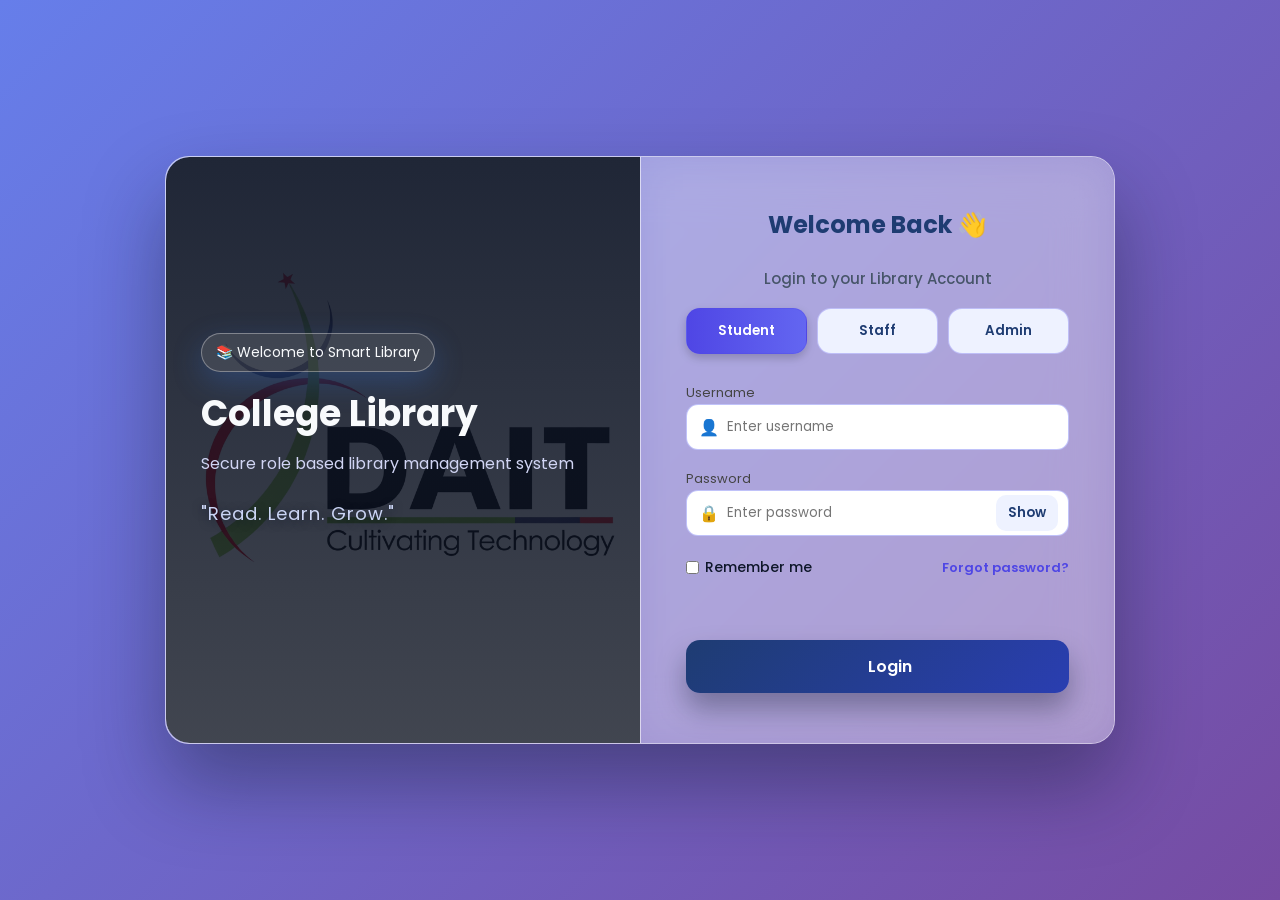
==== lib m/index.html @ d0f68e23 "initial commit" ====
<!DOCTYPE html>
<html lang="en">
<head>
  <meta charset="UTF-8" />
  <meta name="viewport" content="width=device-width, initial-scale=1.0" />
  <title>Library Management System | Login</title>

  <!-- Google Font -->
  <link href="https://fonts.googleapis.com/css2?family=Poppins:wght@300;400;500;600&display=swap" rel="stylesheet">

  <!-- CSS -->
  <link rel="stylesheet" href="styles.css">
</head>
<body>

<div class="container">

  <!-- Left : College Image -->
  <div class="left">
    <div class="left-content">
      <div class="hero-badge">📚 Welcome to Smart Library</div>
      <h1>College Library</h1>
      <p class="hero-subline">Secure role based library management system</p>
      <div class="hero-tagline">"Read. Learn. Grow."</div>
    </div>
  </div>

  <!-- Right : Login -->
  <div class="right login-card">
    <h2>Welcome Back 👋</h2>
    <p class="subheading">Login to your Library Account</p>

    <div class="role-buttons" role="tablist">
      <button class="role-btn active" data-role="student" type="button">Student</button>
      <button class="role-btn" data-role="staff" type="button">Staff</button>
      <button class="role-btn" data-role="admin" type="button">Admin</button>
    </div>

    <input type="hidden" id="role" value="student">

    <div class="input-group">
      <label id="usernameLabel">Username</label>
      <div class="input-with-icon">
        <span class="input-icon" aria-hidden="true">👤</span>
        <input type="text" id="username" placeholder="Enter username">
      </div>
    </div>

    <div class="input-group password-group">
      <label>Password</label>
      <div class="input-with-icon password-wrapper">
        <span class="input-icon" aria-hidden="true">🔒</span>
        <input type="password" id="password" placeholder="Enter password">
        <button type="button" class="toggle-password" aria-label="Toggle password visibility">Show</button>
      </div>
      <p class="caps-warning" id="capsWarning" aria-live="polite"></p>
    </div>

    <div class="login-meta">
      <label class="remember-me">
        <input type="checkbox" id="rememberMe">
        Remember me
      </label>
      <a class="forgot-link" href="#">Forgot password?</a>
    </div>

    <p class="error-message" id="loginError" aria-live="polite"></p>

    <button class="login-btn" type="button" onclick="login()">
      <span class="loader" aria-hidden="true"></span>
      <span class="btn-text">Login</span>
    </button>

   

</div>

 <script>
const BASE_URL = "http://localhost:8080";
const loginError = document.getElementById("loginError");
const passwordInput = document.getElementById("password");
const togglePasswordBtn = document.querySelector(".toggle-password");
const roleButtons = document.querySelectorAll(".role-btn");
const loginButton = document.querySelector(".login-btn");
const rememberMeCheckbox = document.getElementById("rememberMe");
const usernameInput = document.getElementById("username");
const capsWarning = document.getElementById("capsWarning");

function setRole(role){
  const roleInput = document.getElementById("role");
  if (roleInput) roleInput.value = role;

  roleButtons.forEach(btn => {
    btn.classList.toggle("active", btn.dataset.role === role);
  });

  const usernameLabel = document.getElementById("usernameLabel");
  const usernameInput = document.getElementById("username");

  if (!usernameLabel || !usernameInput) return;

  if (role === "student") {
    usernameLabel.textContent = "Roll Number";
    usernameInput.placeholder = "Enter roll number";
    return;
  }

  usernameLabel.textContent = role === "staff" ? "Staff Username" : "Username";
  usernameInput.placeholder = role === "staff" ? "Enter staff username" : "Enter username";
}

function showError(message){
  if (!loginError) return;
  loginError.textContent = message;
  loginError.classList.add("visible");
}

function clearError(){
  if (!loginError) return;
  loginError.textContent = "";
  loginError.classList.remove("visible");
}

function setLoading(active){
  if (!loginButton) return;
  loginButton.disabled = active;
  loginButton.classList.toggle("loading", active);
  const btnText = loginButton.querySelector(".btn-text");
  if (btnText) btnText.textContent = active ? "Logging in..." : "Login";
}

function getAuthHeader(username, password) {
  return "Basic " + btoa(`${username}:${password}`);
}

function updateCapsWarning(active){
  if (!capsWarning) return;
  capsWarning.textContent = active ? "Caps Lock is ON" : "";
  capsWarning.classList.toggle("visible", active);
}

async function validateBasicAuth(role, username, password) {
  const endpointByRole = {
    admin: `${BASE_URL}/api/books/all`,
    staff: `${BASE_URL}/api/staff/all`,
    student: `${BASE_URL}/api/students/getall`
  };
  const endpoint = endpointByRole[role];
  if (!endpoint) return false;

  const res = await fetch(endpoint, {
    method: "GET",
    headers: {
      "Authorization": getAuthHeader(username, password)
    }
  });
  return res.ok;
}

async function loginStudentWithApi(rollNumber, password) {
  const candidateUrls = [
    `${BASE_URL}/api/students/student/login`,
    `${BASE_URL}/student/login`
  ];

  let lastError = null;
  for (const url of candidateUrls) {
    try {
      const res = await fetch(url, {
        method: "POST",
        headers: { "Content-Type": "application/json" },
        body: JSON.stringify({
          rollNumber,
          password
        })
      });

      if (res.ok) {
        const text = (await res.text()).trim();
        return {
          ok: true,
          message: text
        };
      }

      if (res.status === 401 || res.status === 403) {
        return {
          ok: false,
          message: "Invalid student roll number or password"
        };
      }

      lastError = new Error(`Student login failed with status ${res.status}`);
    } catch (err) {
      lastError = err;
    }
  }

  throw lastError || new Error("Student login API unavailable");
}

async function fetchStudentProfile(rollNumber) {
  const res = await fetch(`${BASE_URL}/api/students/getall`);
  if (!res.ok) throw new Error("Failed to load student details");

  const students = await res.json();
  if (!Array.isArray(students)) return null;

  return students.find(student =>
    String(student.rollNumber ?? student.studrollNumber ?? "").trim().toLowerCase() === rollNumber.toLowerCase()
  ) || null;
}

async function login(){
  clearError();
  setLoading(true);

  const role = document.getElementById("role").value;
  const user = usernameInput?.value.trim() ?? "";
  const pass = passwordInput?.value ?? "";
  const rememberMe = rememberMeCheckbox?.checked;

  if (!role || !user || !pass) {
    showError("Select role and enter username/password");
    setLoading(false);
    return;
  }

  try {
    sessionStorage.removeItem("lmsStudent");

    if (role === "student") {
      const loginResult = await loginStudentWithApi(user, pass);
      if (!loginResult.ok) {
        showError(loginResult.message || "Invalid student roll number or password");
        setLoading(false);
        return;
      }
      const student = await fetchStudentProfile(user) || { rollNumber: user };
      sessionStorage.setItem("lmsStudent", JSON.stringify(student));
    } else {
      const ok = await validateBasicAuth(role, user, pass);
      if (!ok) {
        showError("Invalid credentials");
        setLoading(false);
        return;
      }
    }

    localStorage.setItem("rememberedRole", role);
    if (rememberMe && user) {
      localStorage.setItem("rememberedUser", user);
    } else {
      localStorage.removeItem("rememberedUser");
    }

    sessionStorage.setItem("lmsAuthHeader", getAuthHeader(user, pass));
    sessionStorage.setItem("lmsRole", role);
    sessionStorage.setItem("lmsUsername", user);
  } catch (err) {
    showError("Login failed. Check backend connection.");
    setLoading(false);
    return;
  }

  setLoading(false);
  clearError();

  if(role === "admin"){
    window.location.href = "admin.html";
  }
  else if(role === "staff"){
    window.location.href = "staff.html";
  }
  else if(role === "student"){
    window.location.href = "student.html";
  }
  else{
    showError("Invalid credentials");
  }
}

const savedRole = localStorage.getItem("rememberedRole") || "student";
const savedUser = localStorage.getItem("rememberedUser");

if (savedUser && usernameInput) {
  usernameInput.value = savedUser;
}

if (rememberMeCheckbox) {
  rememberMeCheckbox.checked = Boolean(savedUser);
}

roleButtons.forEach(btn => {
  btn.addEventListener("click", () => setRole(btn.dataset.role));
});

const enterFields = [usernameInput, passwordInput];
enterFields.forEach(field => {
  if (!field) return;
  field.addEventListener("keydown", event => {
    if (event.key === "Enter") {
      event.preventDefault();
      login();
    }
  });
});

const handleCaps = event => {
  if (!event.getModifierState) return;
  const isCaps = event.getModifierState("CapsLock");
  updateCapsWarning(isCaps);
};

if (passwordInput) {
  ["keydown","keyup"].forEach(evt => passwordInput.addEventListener(evt, handleCaps));
  passwordInput.addEventListener("blur", () => updateCapsWarning(false));
}

if (togglePasswordBtn && passwordInput) {
  togglePasswordBtn.addEventListener("click", () => {
    const showing = passwordInput.type === "text";
    passwordInput.type = showing ? "password" : "text";
    togglePasswordBtn.textContent = showing ? "Show" : "Hide";
  });
}
</script>
</body>
</html>
---- lib m/styles.css ----
*{
  margin:0;
  padding:0;
  box-sizing:border-box;
  font-family:'Poppins',sans-serif;
}

body{
  min-height:100vh;
  padding:30px;
  display:flex;
  justify-content:center;
  align-items:center;
  background:linear-gradient(135deg, #667eea, #764ba2);
  color:#0f172a;
}

/* Glass container */
.container{
  width:950px;
  max-width:100%;
  min-height:520px;
  display:flex;
  border-radius:24px;
  overflow:hidden;
  background:rgba(255,255,255,0.13);
  border:1px solid rgba(255,255,255,0.6);
  backdrop-filter:blur(30px);
  box-shadow:0 40px 80px rgba(15,23,42,0.4);
}

/* Left */
.left{
  width:50%;
  background:url('dait_college.png') center/cover no-repeat;
  background-size:cover;
  position:relative;
  display:flex;
  align-items:center;
  justify-content:flex-start;
  padding:0 35px 40px;
  border-radius:24px 0 0 24px;
  overflow:hidden;
}

.left::before{
  content:'';
  position:absolute;
  inset:0;
  background:rgba(0,0,0,0.5);
  border-radius:24px 0 0 24px;
  z-index:0;
}

.left::after{
  content:'';
  position:absolute;
  inset:0;
  background:linear-gradient(180deg, rgba(15,23,42,0.85), rgba(15,23,42,0.55));
  z-index:1;
}

.left-content{
  position:relative;
  padding:0;
  color:#f8fafc;
  z-index:2;
  display:flex;
  flex-direction:column;
  align-items:flex-start;
  gap:10px;
  width:100%;
  text-align:left;
}

.left-content h1{
  font-size:36px;
  margin-top:12px;
  line-height:1.1;
}

.left-content p{
  margin-top:8px;
  font-size:16px;
  color:#d1d5f4;
}

.hero-badge{
  display:inline-flex;
  align-items:center;
  gap:6px;
  font-size:14px;
  padding:8px 14px;
  border-radius:999px;
  background:rgba(248,250,252,0.1);
  border:1px solid rgba(248,250,252,0.35);
  box-shadow:0 10px 30px rgba(59,130,246,0.25);
  animation:glowBadge 3s ease-in-out infinite;
}

.hero-tagline{
  margin-top:12px;
  font-size:18px;
  letter-spacing:1px;
  color:#cbd5f5;
  text-shadow:0 2px 10px rgba(15,23,42,0.6);
}

.hero-subline{
  font-size:15px;
  color:#e2e8f0;
  margin:2px 0;
}

/* Right (Glass) */
.right{
  width:50%;
  padding:50px 45px;
  display:flex;
  flex-direction:column;
  justify-content:center;
  background:rgba(255,255,255,0.25);
  backdrop-filter:blur(22px);
  border-left:1px solid rgba(255,255,255,0.6);
  position:relative;
}

.login-card{
  animation: slideUp 0.6s ease-out 0.1s forwards;
}


.right > *{
  position:relative;
  z-index:1;
}

.right h2{
  text-align:center;
  margin-bottom:25px;
  color:#1e3c72;
}

.subheading{
  text-align:center;
  margin:0 0 18px;
  color:#475569;
  font-size:15px;
  font-weight:500;
}

/* Role buttons (solid) */
.role-buttons{
  display:flex;
  gap:10px;
  margin-bottom:25px;
}

.role-btn{
  flex:1;
  padding:12px 0;
  border-radius:14px;
  background:#eef2ff;
  border:1px solid rgba(79,70,229,0.3);
  color:#1e3c72;
  font-weight:600;
  cursor:pointer;
  transition:all 0.3s ease;
}

.role-btn.active{
  background:linear-gradient(90deg, #4f46e5, #6366f1);
  color:#fff;
  box-shadow:0 4px 10px rgba(0,0,0,0.2);
}

.role-btn:hover{
  transform:scale(1.05);
  background:linear-gradient(135deg, #e0e7ff, #f8fbff);
}

/* Inputs */
.input-group{
  margin-bottom:15px;
}

.input-group label{
  font-size:13px;
  color:#444;
}

.input-group input{
  width:100%;
  padding:12px;
  border-radius:12px;
  background:#fff;
  border:1px solid rgba(99,102,241,0.4);
  outline:none;
  transition:border-color 0.3s ease, box-shadow 0.3s ease;
}

.input-with-icon{
  position:relative;
  border-radius:12px;
  background:#fff;
  border:1px solid rgba(99,102,241,0.4);
  display:flex;
  align-items:center;
  gap:10px;
  padding-right:10px;
}

.input-with-icon input{
  border:none;
  background:transparent;
  width:100%;
  padding:12px 12px 12px 40px;
  border-radius:12px;
  transition:none;
  flex:1;
}

.input-with-icon input:focus{
  outline:none;
  box-shadow:none;
}

.input-icon{
  position:absolute;
  left:12px;
  font-size:16px;
  color:#94a3b8;
}

.input-group input:focus{
  border-color:#4f46e5;
  box-shadow:0 0 12px rgba(79,70,229,0.45);
}

.password-group .password-wrapper{
  display:flex;
  align-items:center;
  gap:10px;
  position:relative;
}

.password-wrapper input{
  flex:1;
}

.toggle-password{
  padding:8px 12px;
  border:none;
  border-radius:10px;
  background:#eef2ff;
  color:#1e3c72;
  font-weight:600;
  cursor:pointer;
  transition:background 0.3s ease;
}

.toggle-password:hover{
  background:#dbeafe;
}

.error-message{
  min-height:32px;
  margin:0 0 12px;
  font-size:14px;
  color:#b91c1c;
  padding:10px 12px;
  border-radius:10px;
  background:rgba(248,113,113,0.12);
  border:1px solid rgba(248,113,113,0.4);
  opacity:0;
  transform:translateY(4px);
  transition:opacity 0.3s ease, transform 0.3s ease;
}

.error-message.visible{
  opacity:1;
  transform:translateY(0);
}

.caps-warning{
  margin:6px 0 0;
  font-size:12px;
  color:#f97316;
  opacity:0;
  transition:opacity 0.2s ease;
}

.caps-warning.visible{
  opacity:1;
}

.login-meta{
  display:flex;
  justify-content:space-between;
  align-items:center;
  margin-bottom:18px;
  font-size:14px;
}

.remember-me{
  display:flex;
  align-items:center;
  gap:6px;
  color:#0f172a;
  font-weight:500;
  cursor:pointer;
}

.remember-me input{
  accent-color:#1e3c72;
}

.forgot-link{
  color:#4f46e5;
  font-size:13px;
  text-decoration:none;
  font-weight:600;
}

.forgot-link:hover{
  text-decoration:underline;
}

.login-meta a{
  transition:opacity 0.2s ease;
}

.login-meta a:hover{
  opacity:0.8;
}

/* Login button */
.login-btn{
  width:100%;
  padding:14px;
  border:none;
  border-radius:14px;
  background:linear-gradient(135deg, #1e3c72, #2a3eb1);
  color:#fff;
  font-size:16px;
  font-weight:600;
  cursor:pointer;
  box-shadow:0 16px 28px rgba(15,23,42,0.35);
  transition:transform 0.3s ease, box-shadow 0.3s ease;
  display:flex;
  align-items:center;
  justify-content:center;
}

.login-btn .loader{
  width:16px;
  height:16px;
  border:2px solid rgba(255,255,255,0.4);
  border-top-color:#fff;
  border-radius:50%;
  margin-right:8px;
  opacity:0;
  transform:rotate(0deg);
  transition:opacity 0.3s ease;
}

.login-btn .btn-text{
  white-space:nowrap;
}

.login-btn.loading{
  pointer-events:none;
}

.login-btn.loading .loader{
  opacity:1;
  animation:spin 0.8s linear infinite;
}

.login-btn:hover{
  transform:translateY(-2px);
  box-shadow:0 26px 36px rgba(15,23,42,0.45);
}

@keyframes spin{
  to{
    transform:rotate(360deg);
  }
}

@keyframes slideUp{
  from{
    opacity:0;
    transform:translateY(30px);
  }
  to{
    opacity:1;
    transform:translateY(0);
  }
}

@media (max-width: 768px) {
  body {
    padding: 18px;
    min-height: 100vh;
  }

  .left {
    display:none;
  }

  .container {
    flex-direction:column;
    align-items:center;
  }

  .right {
    width:90%;
    max-width:420px;
    margin:0 auto;
    padding:30px 32px;
    border-left:none;
    border-top:none;
  }

  .login-card{
    width:100%;
  }
}

/* Note */
.note{
  text-align:center;
  margin-top:15px;
  font-size:13px;
  color:#666;
}

/* Tablet */
@media (max-width: 1024px) {
  body {
    padding: 20px;
    min-height: 100vh;
    align-items: stretch;
  }

  .container {
    width: 100%;
    max-width: 900px;
    min-height: 560px;
    flex-direction:column;
  }

  .left, .right {
    width:100%;
  }

  .right {
    padding:30px;
    border-left:none;
    border-top:1px solid rgba(255,255,255,0.4);
  }
}

/* Mobile */
@media (max-width: 720px) {
  body {
    padding: 12px;
    display: block;
  }

  .container {
    display: block;
    width: 100%;
    min-height: auto;
    border-radius: 18px;
  }

  .left {
    width: 100%;
    min-height: 220px;
    border-bottom:1px solid rgba(255,255,255,0.4);
  }

  .left-content {
    padding:18px 16px;
  }

  .left-content h1 {
    font-size: 22px;
  }

  .right {
    width: 100%;
    padding: 18px 16px 24px;
    border-left: none;
    border-top: 1px solid rgba(255, 255, 255, 0.5);
  }

  .right h2 {
    margin-bottom: 16px;
    font-size: 21px;
  }

  .role-buttons {
    gap: 8px;
    margin-bottom: 14px;
  }

  .role-btn {
    font-size: 13px;
  }

  .input-group {
    margin-bottom: 10px;
  }

  .input-group input {
    padding: 10px;
    font-size: 14px;
  }

  .login-btn {
    padding: 11px;
    font-size: 15px;
  }
}

@keyframes glowBadge{
  0%,100%{
    box-shadow:0 10px 30px rgba(59,130,246,0.25);
  }
  50%{
    box-shadow:0 14px 40px rgba(59,130,246,0.45);
  }
}
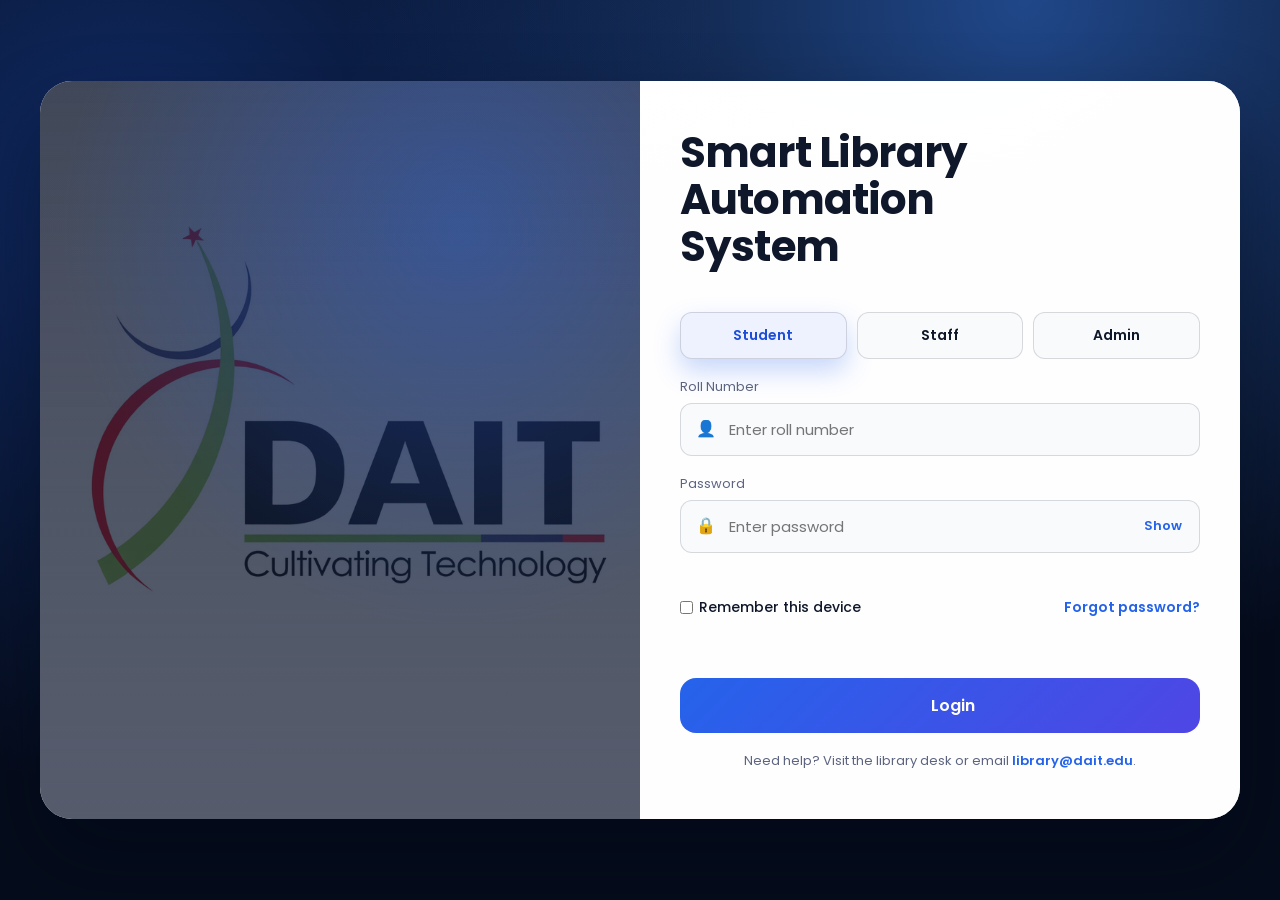
==== commit f6908c1c: "after fixing the issue and update staff dashboard" ====
--- a/lib m/index.html
+++ b/lib m/index.html
@@ -13,80 +13,106 @@
 </head>
 <body>
 
-<div class="container">
-
-  <!-- Left : College Image -->
-  <div class="left">
-    <div class="left-content">
-      <div class="hero-badge">📚 Welcome to Smart Library</div>
-      <h1>College Library</h1>
-      <p class="hero-subline">Secure role based library management system</p>
-      <div class="hero-tagline">"Read. Learn. Grow."</div>
+<div class="login-page">
+  <div class="login-card">
+    <div class="card-grid">
+      <div class="card-hero" aria-label="Library overview">
+      </div>
+      <div class="card-form" aria-label="Login form">
+        <div class="form-header compact minimal">
+          <h1 class="branding-title branding-title-right">Smart Library Automation System</h1>
+        </div>
+
+        <div class="role-buttons" role="tablist">
+          <button class="role-btn active" data-role="student" type="button">Student</button>
+          <button class="role-btn" data-role="staff" type="button">Staff</button>
+          <button class="role-btn" data-role="admin" type="button">Admin</button>
+        </div>
+
+        <input type="hidden" id="role" value="student">
+
+        <div class="input-group">
+          <label id="usernameLabel" for="username">Roll Number</label>
+          <div class="input-box">
+            <span class="icon" aria-hidden="true">&#128100;</span>
+            <input type="text" id="username" placeholder="Enter roll number" autocomplete="username">
+          </div>
+        </div>
+
+        <div class="input-group password-group">
+          <label for="password">Password</label>
+          <div class="input-box">
+            <span class="icon" aria-hidden="true">&#128274;</span>
+            <input type="password" id="password" placeholder="Enter password" autocomplete="current-password">
+            <button class="password-toggle" id="passwordToggle" type="button" aria-label="Show password">Show</button>
+          </div>
+          <p class="caps-warning" id="capsWarning" aria-live="polite"></p>
+        </div>
+
+        <div class="login-meta">
+          <label class="remember-me">
+            <input type="checkbox" id="rememberMe">
+            Remember this device
+          </label>
+          <a class="forgot-link" href="#">Forgot password?</a>
+        </div>
+
+        <p class="error-message" id="loginError" aria-live="polite"></p>
+
+        <button class="login-btn" type="button" onclick="login()">
+          <span class="loader" aria-hidden="true"></span>
+          <span class="btn-text">Login</span>
+        </button>
+
+        <p class="support-note">Need help? Visit the library desk or email <a href="mailto:library@dait.edu">library@dait.edu</a>.</p>
+      </div>
     </div>
   </div>
-
-  <!-- Right : Login -->
-  <div class="right login-card">
-    <h2>Welcome Back 👋</h2>
-    <p class="subheading">Login to your Library Account</p>
-
-    <div class="role-buttons" role="tablist">
-      <button class="role-btn active" data-role="student" type="button">Student</button>
-      <button class="role-btn" data-role="staff" type="button">Staff</button>
-      <button class="role-btn" data-role="admin" type="button">Admin</button>
-    </div>
-
-    <input type="hidden" id="role" value="student">
-
-    <div class="input-group">
-      <label id="usernameLabel">Username</label>
-      <div class="input-with-icon">
-        <span class="input-icon" aria-hidden="true">👤</span>
-        <input type="text" id="username" placeholder="Enter username">
-      </div>
-    </div>
-
-    <div class="input-group password-group">
-      <label>Password</label>
-      <div class="input-with-icon password-wrapper">
-        <span class="input-icon" aria-hidden="true">🔒</span>
-        <input type="password" id="password" placeholder="Enter password">
-        <button type="button" class="toggle-password" aria-label="Toggle password visibility">Show</button>
-      </div>
-      <p class="caps-warning" id="capsWarning" aria-live="polite"></p>
-    </div>
-
-    <div class="login-meta">
-      <label class="remember-me">
-        <input type="checkbox" id="rememberMe">
-        Remember me
-      </label>
-      <a class="forgot-link" href="#">Forgot password?</a>
-    </div>
-
-    <p class="error-message" id="loginError" aria-live="polite"></p>
-
-    <button class="login-btn" type="button" onclick="login()">
-      <span class="loader" aria-hidden="true"></span>
-      <span class="btn-text">Login</span>
-    </button>
-
-   
-
 </div>
 
- <script>
+<script>
 const BASE_URL = "http://localhost:8080";
 const loginError = document.getElementById("loginError");
 const passwordInput = document.getElementById("password");
-const togglePasswordBtn = document.querySelector(".toggle-password");
 const roleButtons = document.querySelectorAll(".role-btn");
 const loginButton = document.querySelector(".login-btn");
 const rememberMeCheckbox = document.getElementById("rememberMe");
 const usernameInput = document.getElementById("username");
 const capsWarning = document.getElementById("capsWarning");
-
-function setRole(role){
+const passwordToggle = document.getElementById("passwordToggle");
+let passwordHideTimer = null;
+
+function hidePassword() {
+  if (!passwordInput || !passwordToggle) return;
+  passwordInput.type = "password";
+  passwordToggle.textContent = "Show";
+  passwordToggle.setAttribute("aria-label", "Show password");
+  if (passwordHideTimer) {
+    clearTimeout(passwordHideTimer);
+    passwordHideTimer = null;
+  }
+}
+
+function showPasswordTemporarily() {
+  if (!passwordInput || !passwordToggle) return;
+  passwordInput.type = "text";
+  passwordToggle.textContent = "Hide";
+  passwordToggle.setAttribute("aria-label", "Hide password");
+  if (passwordHideTimer) clearTimeout(passwordHideTimer);
+  passwordHideTimer = setTimeout(() => {
+    hidePassword();
+  }, 2000);
+}
+
+function clearLoginFields() {
+  if (usernameInput) usernameInput.value = "";
+  if (passwordInput) passwordInput.value = "";
+  clearError();
+  updateCapsWarning(false);
+  hidePassword();
+}
+
+function setRole(role, clearTypedValues = false){
   const roleInput = document.getElementById("role");
   if (roleInput) roleInput.value = role;
 
@@ -102,11 +128,14 @@
   if (role === "student") {
     usernameLabel.textContent = "Roll Number";
     usernameInput.placeholder = "Enter roll number";
-    return;
-  }
-
-  usernameLabel.textContent = role === "staff" ? "Staff Username" : "Username";
-  usernameInput.placeholder = role === "staff" ? "Enter staff username" : "Enter username";
+  } else {
+    usernameLabel.textContent = role === "staff" ? "Staff Code or Email" : "Username";
+    usernameInput.placeholder = role === "staff" ? "Enter staff code or email" : "Enter username";
+  }
+
+  if (clearTypedValues) {
+    clearLoginFields();
+  }
 }
 
 function showError(message){
@@ -199,6 +228,31 @@
   throw lastError || new Error("Student login API unavailable");
 }
 
+async function loginStaffWithApi(loginId, password) {
+  const res = await fetch(`${BASE_URL}/api/auth/staff/login`, {
+    method: "POST",
+    headers: { "Content-Type": "application/json" },
+    body: JSON.stringify({
+      loginId,
+      password
+    })
+  });
+
+  let data = null;
+  try {
+    data = await res.json();
+  } catch (err) {
+    data = null;
+  }
+
+  if (res.ok && data?.success) {
+    return data;
+  }
+
+  const errorMessage = data?.message || "Invalid staff code/email or password";
+  throw new Error(errorMessage);
+}
+
 async function fetchStudentProfile(rollNumber) {
   const res = await fetch(`${BASE_URL}/api/students/getall`);
   if (!res.ok) throw new Error("Failed to load student details");
@@ -228,6 +282,7 @@
 
   try {
     sessionStorage.removeItem("lmsStudent");
+    sessionStorage.removeItem("lmsStaff");
 
     if (role === "student") {
       const loginResult = await loginStudentWithApi(user, pass);
@@ -238,6 +293,14 @@
       }
       const student = await fetchStudentProfile(user) || { rollNumber: user };
       sessionStorage.setItem("lmsStudent", JSON.stringify(student));
+    } else if (role === "staff") {
+      const staffResponse = await loginStaffWithApi(user, pass);
+      sessionStorage.setItem("lmsStaff", JSON.stringify({
+        name: staffResponse.name || "",
+        staffCode: staffResponse.staffCode || user,
+        email: staffResponse.email || "",
+        role: staffResponse.role || "STAFF"
+      }));
     } else {
       const ok = await validateBasicAuth(role, user, pass);
       if (!ok) {
@@ -291,8 +354,10 @@
   rememberMeCheckbox.checked = Boolean(savedUser);
 }
 
+setRole(savedRole);
+
 roleButtons.forEach(btn => {
-  btn.addEventListener("click", () => setRole(btn.dataset.role));
+  btn.addEventListener("click", () => setRole(btn.dataset.role, true));
 });
 
 const enterFields = [usernameInput, passwordInput];
@@ -317,13 +382,16 @@
   passwordInput.addEventListener("blur", () => updateCapsWarning(false));
 }
 
-if (togglePasswordBtn && passwordInput) {
-  togglePasswordBtn.addEventListener("click", () => {
-    const showing = passwordInput.type === "text";
-    passwordInput.type = showing ? "password" : "text";
-    togglePasswordBtn.textContent = showing ? "Show" : "Hide";
-  });
-}
+if (passwordToggle) {
+  passwordToggle.addEventListener("click", () => {
+    if (passwordInput?.type === "text") {
+      hidePassword();
+      return;
+    }
+    showPasswordTemporarily();
+  });
+}
+
 </script>
 </body>
 </html>
--- a/lib m/styles.css
+++ b/lib m/styles.css
@@ -1,536 +1,437 @@
-*{
-  margin:0;
-  padding:0;
-  box-sizing:border-box;
-  font-family:'Poppins',sans-serif;
-}
-
-body{
-  min-height:100vh;
-  padding:30px;
-  display:flex;
-  justify-content:center;
-  align-items:center;
-  background:linear-gradient(135deg, #667eea, #764ba2);
-  color:#0f172a;
-}
-
-/* Glass container */
-.container{
-  width:950px;
-  max-width:100%;
-  min-height:520px;
-  display:flex;
-  border-radius:24px;
-  overflow:hidden;
-  background:rgba(255,255,255,0.13);
-  border:1px solid rgba(255,255,255,0.6);
-  backdrop-filter:blur(30px);
-  box-shadow:0 40px 80px rgba(15,23,42,0.4);
-}
-
-/* Left */
-.left{
-  width:50%;
-  background:url('dait_college.png') center/cover no-repeat;
-  background-size:cover;
-  position:relative;
-  display:flex;
-  align-items:center;
-  justify-content:flex-start;
-  padding:0 35px 40px;
-  border-radius:24px 0 0 24px;
-  overflow:hidden;
-}
-
-.left::before{
-  content:'';
-  position:absolute;
-  inset:0;
-  background:rgba(0,0,0,0.5);
-  border-radius:24px 0 0 24px;
-  z-index:0;
-}
-
-.left::after{
-  content:'';
-  position:absolute;
-  inset:0;
-  background:linear-gradient(180deg, rgba(15,23,42,0.85), rgba(15,23,42,0.55));
-  z-index:1;
-}
-
-.left-content{
-  position:relative;
-  padding:0;
-  color:#f8fafc;
-  z-index:2;
-  display:flex;
-  flex-direction:column;
-  align-items:flex-start;
-  gap:10px;
-  width:100%;
-  text-align:left;
-}
-
-.left-content h1{
-  font-size:36px;
-  margin-top:12px;
-  line-height:1.1;
-}
-
-.left-content p{
-  margin-top:8px;
-  font-size:16px;
-  color:#d1d5f4;
-}
-
-.hero-badge{
-  display:inline-flex;
-  align-items:center;
-  gap:6px;
-  font-size:14px;
-  padding:8px 14px;
-  border-radius:999px;
-  background:rgba(248,250,252,0.1);
-  border:1px solid rgba(248,250,252,0.35);
-  box-shadow:0 10px 30px rgba(59,130,246,0.25);
-  animation:glowBadge 3s ease-in-out infinite;
-}
-
-.hero-tagline{
-  margin-top:12px;
-  font-size:18px;
-  letter-spacing:1px;
-  color:#cbd5f5;
-  text-shadow:0 2px 10px rgba(15,23,42,0.6);
-}
-
-.hero-subline{
-  font-size:15px;
-  color:#e2e8f0;
-  margin:2px 0;
-}
-
-/* Right (Glass) */
-.right{
-  width:50%;
-  padding:50px 45px;
-  display:flex;
-  flex-direction:column;
-  justify-content:center;
-  background:rgba(255,255,255,0.25);
-  backdrop-filter:blur(22px);
-  border-left:1px solid rgba(255,255,255,0.6);
-  position:relative;
-}
-
-.login-card{
-  animation: slideUp 0.6s ease-out 0.1s forwards;
-}
-
-
-.right > *{
-  position:relative;
-  z-index:1;
-}
-
-.right h2{
-  text-align:center;
-  margin-bottom:25px;
-  color:#1e3c72;
-}
-
-.subheading{
-  text-align:center;
-  margin:0 0 18px;
-  color:#475569;
-  font-size:15px;
-  font-weight:500;
-}
-
-/* Role buttons (solid) */
-.role-buttons{
-  display:flex;
-  gap:10px;
-  margin-bottom:25px;
-}
-
-.role-btn{
-  flex:1;
-  padding:12px 0;
-  border-radius:14px;
-  background:#eef2ff;
-  border:1px solid rgba(79,70,229,0.3);
-  color:#1e3c72;
-  font-weight:600;
-  cursor:pointer;
-  transition:all 0.3s ease;
-}
-
-.role-btn.active{
-  background:linear-gradient(90deg, #4f46e5, #6366f1);
-  color:#fff;
-  box-shadow:0 4px 10px rgba(0,0,0,0.2);
-}
-
-.role-btn:hover{
-  transform:scale(1.05);
-  background:linear-gradient(135deg, #e0e7ff, #f8fbff);
-}
-
-/* Inputs */
-.input-group{
-  margin-bottom:15px;
-}
-
-.input-group label{
-  font-size:13px;
-  color:#444;
-}
-
-.input-group input{
-  width:100%;
-  padding:12px;
-  border-radius:12px;
-  background:#fff;
-  border:1px solid rgba(99,102,241,0.4);
-  outline:none;
-  transition:border-color 0.3s ease, box-shadow 0.3s ease;
-}
-
-.input-with-icon{
-  position:relative;
-  border-radius:12px;
-  background:#fff;
-  border:1px solid rgba(99,102,241,0.4);
-  display:flex;
-  align-items:center;
-  gap:10px;
-  padding-right:10px;
-}
-
-.input-with-icon input{
-  border:none;
-  background:transparent;
-  width:100%;
-  padding:12px 12px 12px 40px;
-  border-radius:12px;
-  transition:none;
-  flex:1;
-}
-
-.input-with-icon input:focus{
-  outline:none;
-  box-shadow:none;
-}
-
-.input-icon{
-  position:absolute;
-  left:12px;
-  font-size:16px;
-  color:#94a3b8;
-}
-
-.input-group input:focus{
-  border-color:#4f46e5;
-  box-shadow:0 0 12px rgba(79,70,229,0.45);
-}
-
-.password-group .password-wrapper{
-  display:flex;
-  align-items:center;
-  gap:10px;
-  position:relative;
-}
-
-.password-wrapper input{
-  flex:1;
-}
-
-.toggle-password{
-  padding:8px 12px;
-  border:none;
-  border-radius:10px;
-  background:#eef2ff;
-  color:#1e3c72;
-  font-weight:600;
-  cursor:pointer;
-  transition:background 0.3s ease;
-}
-
-.toggle-password:hover{
-  background:#dbeafe;
-}
-
-.error-message{
-  min-height:32px;
-  margin:0 0 12px;
-  font-size:14px;
-  color:#b91c1c;
-  padding:10px 12px;
-  border-radius:10px;
-  background:rgba(248,113,113,0.12);
-  border:1px solid rgba(248,113,113,0.4);
-  opacity:0;
-  transform:translateY(4px);
-  transition:opacity 0.3s ease, transform 0.3s ease;
-}
-
-.error-message.visible{
-  opacity:1;
-  transform:translateY(0);
-}
-
-.caps-warning{
-  margin:6px 0 0;
-  font-size:12px;
-  color:#f97316;
-  opacity:0;
-  transition:opacity 0.2s ease;
-}
-
-.caps-warning.visible{
-  opacity:1;
-}
-
-.login-meta{
-  display:flex;
-  justify-content:space-between;
-  align-items:center;
-  margin-bottom:18px;
-  font-size:14px;
-}
-
-.remember-me{
-  display:flex;
-  align-items:center;
-  gap:6px;
-  color:#0f172a;
-  font-weight:500;
-  cursor:pointer;
-}
-
-.remember-me input{
-  accent-color:#1e3c72;
-}
-
-.forgot-link{
-  color:#4f46e5;
-  font-size:13px;
-  text-decoration:none;
-  font-weight:600;
-}
-
-.forgot-link:hover{
-  text-decoration:underline;
-}
-
-.login-meta a{
-  transition:opacity 0.2s ease;
-}
-
-.login-meta a:hover{
-  opacity:0.8;
-}
-
-/* Login button */
-.login-btn{
-  width:100%;
-  padding:14px;
-  border:none;
-  border-radius:14px;
-  background:linear-gradient(135deg, #1e3c72, #2a3eb1);
-  color:#fff;
-  font-size:16px;
-  font-weight:600;
-  cursor:pointer;
-  box-shadow:0 16px 28px rgba(15,23,42,0.35);
-  transition:transform 0.3s ease, box-shadow 0.3s ease;
-  display:flex;
-  align-items:center;
-  justify-content:center;
-}
-
-.login-btn .loader{
-  width:16px;
-  height:16px;
-  border:2px solid rgba(255,255,255,0.4);
-  border-top-color:#fff;
-  border-radius:50%;
-  margin-right:8px;
-  opacity:0;
-  transform:rotate(0deg);
-  transition:opacity 0.3s ease;
-}
-
-.login-btn .btn-text{
-  white-space:nowrap;
-}
-
-.login-btn.loading{
-  pointer-events:none;
-}
-
-.login-btn.loading .loader{
-  opacity:1;
-  animation:spin 0.8s linear infinite;
-}
-
-.login-btn:hover{
-  transform:translateY(-2px);
-  box-shadow:0 26px 36px rgba(15,23,42,0.45);
-}
-
-@keyframes spin{
-  to{
-    transform:rotate(360deg);
-  }
-}
-
-@keyframes slideUp{
-  from{
-    opacity:0;
-    transform:translateY(30px);
-  }
-  to{
-    opacity:1;
-    transform:translateY(0);
-  }
-}
-
-@media (max-width: 768px) {
+:root {
+  --bg: #050c1b;
+  --card-bg: rgba(255, 255, 255, 0.98);
+  --accent: #2563eb;
+  --accent-strong: #1d4ed8;
+  --text: #0f172a;
+  --muted: #5c6480;
+  --border: rgba(15, 23, 42, 0.15);
+}
+
+* {
+  margin: 0;
+  padding: 0;
+  box-sizing: border-box;
+  font-family: "Poppins", sans-serif;
+}
+
+html {
+  -webkit-text-size-adjust: 100%;
+}
+
+body {
+  min-height: 100vh;
+  background: radial-gradient(circle at 10% 20%, rgba(37, 99, 235, 0.35), transparent 45%),
+    radial-gradient(circle at 80% 0%, rgba(59, 130, 246, 0.5), transparent 50%),
+    var(--bg);
+  display: flex;
+  align-items: center;
+  justify-content: center;
+  padding: 32px 16px;
+  color: var(--text);
+}
+
+.login-page {
+  width: min(1200px, 100%);
+}
+
+.login-card {
+  background: linear-gradient(135deg, rgba(255, 255, 255, 0.9), rgba(243, 244, 255, 0.9));
+  border-radius: 32px;
+  overflow: hidden;
+  box-shadow: 0 40px 80px rgba(2, 6, 23, 0.45);
+}
+
+.card-grid {
+  display: grid;
+  grid-template-columns: minmax(0, 1fr) minmax(0, 1fr);
+  min-height: 520px;
+}
+
+.card-hero {
+  background: radial-gradient(circle at 70% 20%, rgba(37, 99, 235, 0.4), transparent 55%),
+    linear-gradient(180deg, rgba(15, 23, 42, 0.8), rgba(15, 23, 42, 0.6)),
+    url("dait_college.png") center/cover no-repeat;
+  color: #f8fafc;
+  padding: 56px 48px;
+  display: flex;
+  position: relative;
+  overflow: hidden;
+  filter: brightness(1.1);
+  align-items: flex-end;
+}
+
+.card-hero::after {
+  content: "";
+  position: absolute;
+  inset: 0;
+  background: linear-gradient(180deg, rgba(15, 23, 42, 0.1), rgba(15, 23, 42, 0.35));
+}
+
+.hero-copy {
+  max-width: 430px;
+  display: flex;
+  flex-direction: column;
+  gap: 14px;
+  align-items: flex-start;
+  position: relative;
+  z-index: 1;
+}
+
+.hero-eyebrow {
+  font-size: 13px;
+  font-weight: 600;
+  letter-spacing: 0.14em;
+  text-transform: uppercase;
+  color: rgba(255, 255, 255, 0.8);
+}
+
+.hero-subtext {
+  font-size: 15px;
+  line-height: 1.7;
+  color: rgba(255, 255, 255, 0.88);
+  max-width: 34ch;
+}
+
+.card-form {
+  background: var(--card-bg);
+  padding: 48px 40px;
+  display: flex;
+  flex-direction: column;
+  gap: 18px;
+  position: relative;
+}
+
+.form-header {
+  display: flex;
+  align-items: center;
+  gap: 18px;
+  margin-bottom: 0;
+}
+
+.form-header.clean,
+.form-header.compact {
+  display: flex;
+  flex-direction: column;
+  gap: 4px;
+  padding-bottom: 18px;
+}
+
+.form-header.minimal {
+  align-items: flex-start;
+}
+
+.branding-title {
+  margin: 0;
+  font-size: clamp(36px, 4.4vw, 48px);
+  font-weight: 700;
+  line-height: 1.15;
+  color: #ffffff;
+  text-align: left;
+  text-shadow: 0 10px 30px rgba(15, 23, 42, 0.45);
+}
+
+.branding-title-right {
+  width: 100%;
+  max-width: 420px;
+  font-size: clamp(30px, 3.6vw, 42px);
+  color: #0f172a;
+  text-align: left;
+  text-shadow: none;
+  line-height: 1.12;
+  letter-spacing: -0.02em;
+  margin-bottom: 6px;
+}
+
+.role-buttons {
+  display: grid;
+  grid-template-columns: repeat(3, minmax(0, 1fr));
+  gap: 10px;
+}
+
+.role-btn {
+  border-radius: 12px;
+  border: 1px solid var(--border);
+  background: #f9fafb;
+  padding: 12px 10px;
+  font-size: 14px;
+  font-weight: 600;
+  color: var(--text);
+  transition: all 0.3s ease;
+}
+
+.role-btn.active {
+  background: #eef2ff;
+  color: var(--accent-strong);
+  box-shadow: 0 12px 26px rgba(37, 99, 235, 0.25);
+}
+
+.role-btn:hover {
+  transform: translateY(-2px);
+  border-color: rgba(37, 99, 235, 0.4);
+}
+
+.input-group {
+  display: flex;
+  flex-direction: column;
+  gap: 6px;
+}
+
+.input-group label {
+  font-size: 13px;
+  color: var(--muted);
+}
+
+.input-box {
+  position: relative;
+}
+
+.input-box input {
+  width: 100%;
+  min-width: 0;
+  padding: 14px 76px 14px 48px;
+  border-radius: 12px;
+  border: 1px solid var(--border);
+  background: #f8fafc;
+  font-size: 15px;
+  transition: border 0.3s ease, box-shadow 0.3s ease;
+}
+
+.input-box input:focus {
+  outline: none;
+  border-color: var(--accent);
+  box-shadow: 0 0 0 4px rgba(37, 99, 235, 0.15);
+  background: #fff;
+}
+
+.icon {
+  position: absolute;
+  left: 16px;
+  top: 50%;
+  transform: translateY(-50%);
+  font-size: 16px;
+  color: var(--muted);
+  line-height: 1;
+}
+
+.password-toggle {
+  position: absolute;
+  right: 12px;
+  top: 50%;
+  transform: translateY(-50%);
+  border: none;
+  background: transparent;
+  color: var(--accent);
+  font-size: 13px;
+  font-weight: 600;
+  cursor: pointer;
+  padding: 4px 6px;
+}
+
+.password-toggle:hover {
+  color: var(--accent-strong);
+}
+
+.password-group {
+  margin-bottom: 4px;
+}
+
+.caps-warning {
+  font-size: 12px;
+  color: #f97316;
+  min-height: 16px;
+  opacity: 0;
+  transition: opacity 0.3s ease;
+}
+
+.caps-warning.visible {
+  opacity: 1;
+}
+
+.login-meta {
+  display: flex;
+  justify-content: space-between;
+  align-items: center;
+  gap: 12px;
+  font-size: 14px;
+}
+
+.remember-me {
+  display: flex;
+  align-items: center;
+  gap: 6px;
+  cursor: pointer;
+  font-weight: 500;
+}
+
+.remember-me input {
+  accent-color: var(--accent);
+}
+
+.forgot-link {
+  color: var(--accent);
+  text-decoration: none;
+  font-weight: 600;
+}
+
+.forgot-link:hover {
+  text-decoration: underline;
+}
+
+.error-message {
+  min-height: 24px;
+  font-size: 14px;
+  color: #dc2626;
+  padding: 10px 12px;
+  border-radius: 12px;
+  background: rgba(220, 38, 38, 0.1);
+  border: 1px solid rgba(220, 38, 38, 0.3);
+  opacity: 0;
+  transform: translateY(6px);
+  transition: opacity 0.3s ease, transform 0.3s ease;
+}
+
+.error-message.visible {
+  opacity: 1;
+  transform: translateY(0);
+}
+
+.login-btn {
+  width: 100%;
+  padding: 15px;
+  border-radius: 16px;
+  border: none;
+  background: linear-gradient(135deg, #2563eb, #4f46e5);
+  color: #fff;
+  font-size: 16px;
+  font-weight: 600;
+  display: flex;
+  align-items: center;
+  justify-content: center;
+  gap: 10px;
+  cursor: pointer;
+  transition: box-shadow 0.3s ease, transform 0.3s ease;
+}
+
+.login-btn:hover:not(.loading) {
+  transform: translateY(-2px);
+  box-shadow: 0 20px 32px rgba(37, 99, 235, 0.35);
+}
+
+.login-btn.loading {
+  pointer-events: none;
+}
+
+.login-btn .loader {
+  width: 16px;
+  height: 16px;
+  border: 2px solid rgba(255, 255, 255, 0.4);
+  border-top-color: #fff;
+  border-radius: 50%;
+  opacity: 0;
+  animation: spin 0.8s linear infinite;
+}
+
+.login-btn.loading .loader {
+  opacity: 1;
+}
+
+.support-note {
+  font-size: 13px;
+  color: var(--muted);
+  text-align: center;
+  line-height: 1.6;
+}
+
+.support-note a {
+  color: var(--accent);
+  text-decoration: none;
+  font-weight: 600;
+}
+
+.support-note a:hover {
+  text-decoration: underline;
+}
+
+@keyframes spin {
+  to {
+    transform: rotate(360deg);
+  }
+}
+
+@media (max-width: 960px) {
   body {
-    padding: 18px;
+    padding: 20px 14px;
+    align-items: stretch;
+  }
+
+  .login-page {
+    width: 100%;
+  }
+
+  .login-card {
+    border-radius: 28px;
+  }
+
+  .card-grid {
+    grid-template-columns: 1fr;
+  }
+
+  .card-hero,
+  .card-form {
+    padding: 32px 28px;
+  }
+
+  .card-hero {
+    min-height: 240px;
+  }
+}
+
+@media (max-width: 640px) {
+  body {
+    padding: 0;
+  }
+
+  .login-card {
+    border-radius: 0;
     min-height: 100vh;
-  }
-
-  .left {
-    display:none;
-  }
-
-  .container {
-    flex-direction:column;
-    align-items:center;
-  }
-
-  .right {
-    width:90%;
-    max-width:420px;
-    margin:0 auto;
-    padding:30px 32px;
-    border-left:none;
-    border-top:none;
-  }
-
-  .login-card{
-    width:100%;
-  }
-}
-
-/* Note */
-.note{
-  text-align:center;
-  margin-top:15px;
-  font-size:13px;
-  color:#666;
-}
-
-/* Tablet */
-@media (max-width: 1024px) {
-  body {
-    padding: 20px;
-    min-height: 100vh;
-    align-items: stretch;
-  }
-
-  .container {
-    width: 100%;
-    max-width: 900px;
-    min-height: 560px;
-    flex-direction:column;
-  }
-
-  .left, .right {
-    width:100%;
-  }
-
-  .right {
-    padding:30px;
-    border-left:none;
-    border-top:1px solid rgba(255,255,255,0.4);
-  }
-}
-
-/* Mobile */
-@media (max-width: 720px) {
-  body {
-    padding: 12px;
-    display: block;
-  }
-
-  .container {
-    display: block;
-    width: 100%;
-    min-height: auto;
-    border-radius: 18px;
-  }
-
-  .left {
-    width: 100%;
-    min-height: 220px;
-    border-bottom:1px solid rgba(255,255,255,0.4);
-  }
-
-  .left-content {
-    padding:18px 16px;
-  }
-
-  .left-content h1 {
-    font-size: 22px;
-  }
-
-  .right {
-    width: 100%;
-    padding: 18px 16px 24px;
-    border-left: none;
-    border-top: 1px solid rgba(255, 255, 255, 0.5);
-  }
-
-  .right h2 {
-    margin-bottom: 16px;
-    font-size: 21px;
+    box-shadow: none;
+  }
+
+  .card-hero,
+  .card-form {
+    padding: 24px 18px;
+  }
+
+  .card-hero {
+    min-height: 200px;
+    align-items: flex-start;
+  }
+
+  .hero-copy {
+    max-width: 100%;
+    gap: 10px;
+  }
+
+  .branding-title {
+    font-size: clamp(28px, 8vw, 34px);
+  }
+
+  .branding-title-right {
+    font-size: clamp(28px, 8vw, 34px);
+    max-width: none;
   }
 
   .role-buttons {
-    gap: 8px;
-    margin-bottom: 14px;
+    grid-template-columns: 1fr;
   }
 
   .role-btn {
-    font-size: 13px;
-  }
-
-  .input-group {
-    margin-bottom: 10px;
-  }
-
-  .input-group input {
-    padding: 10px;
-    font-size: 14px;
-  }
-
-  .login-btn {
-    padding: 11px;
-    font-size: 15px;
-  }
-}
-
-@keyframes glowBadge{
-  0%,100%{
-    box-shadow:0 10px 30px rgba(59,130,246,0.25);
-  }
-  50%{
-    box-shadow:0 14px 40px rgba(59,130,246,0.45);
-  }
-}
+    padding: 13px 14px;
+  }
+
+  .login-meta {
+    flex-direction: column;
+    align-items: flex-start;
+  }
+}
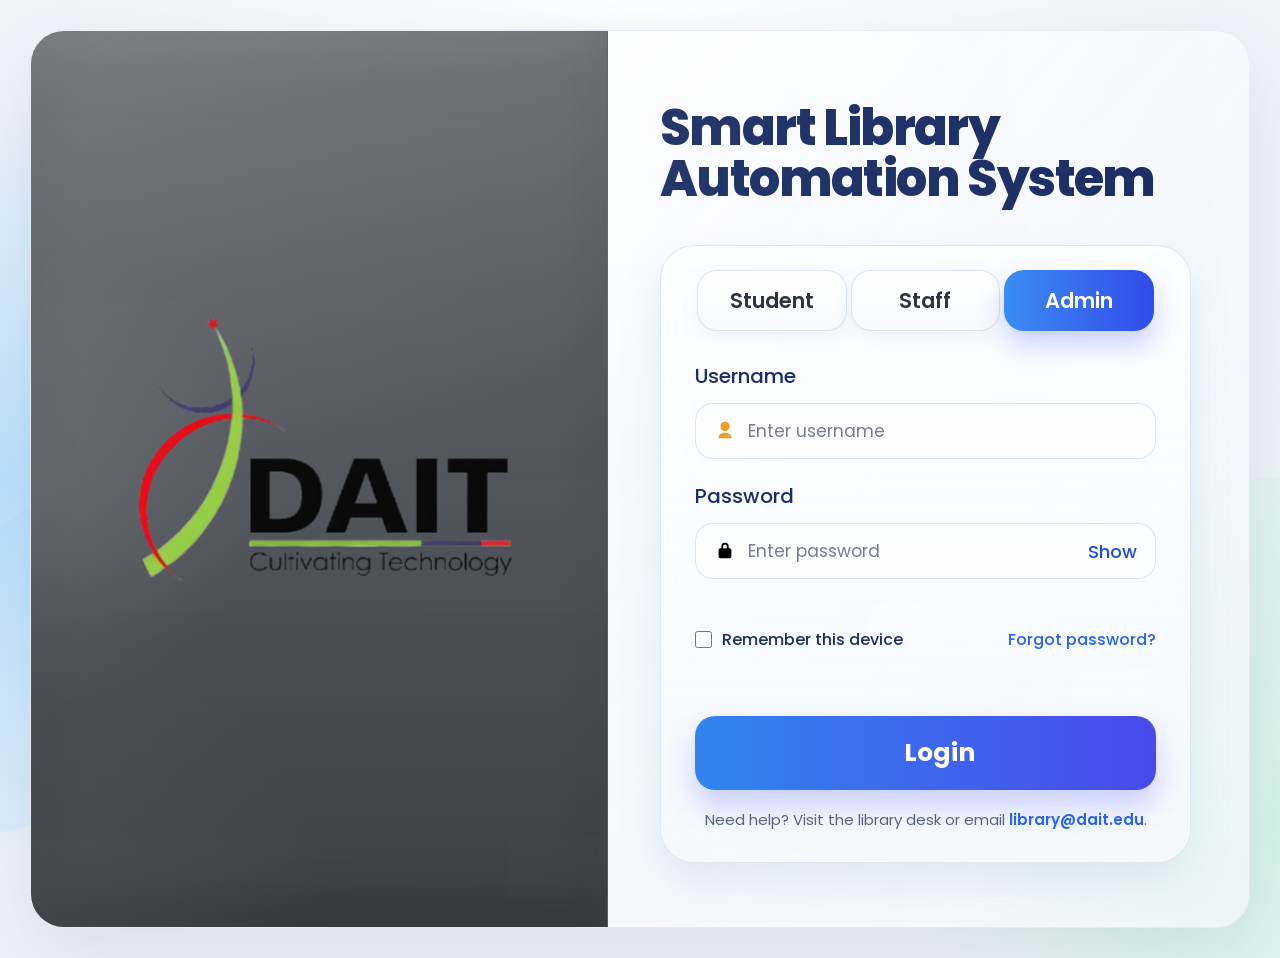
==== commit e6390c09: "change staff section and stude chatbot" ====
--- a/lib m/index.html
+++ b/lib m/index.html
@@ -3,78 +3,89 @@
 <head>
   <meta charset="UTF-8" />
   <meta name="viewport" content="width=device-width, initial-scale=1.0" />
-  <title>Library Management System | Login</title>
-
-  <!-- Google Font -->
-  <link href="https://fonts.googleapis.com/css2?family=Poppins:wght@300;400;500;600&display=swap" rel="stylesheet">
-
-  <!-- CSS -->
+  <title>Smart Library Automation System - Login</title>
+  <link rel="preconnect" href="https://fonts.googleapis.com">
+  <link rel="preconnect" href="https://fonts.gstatic.com" crossorigin>
+  <link href="https://fonts.googleapis.com/css2?family=Poppins:wght@400;500;600;700;800&display=swap" rel="stylesheet">
   <link rel="stylesheet" href="styles.css">
 </head>
 <body>
-
-<div class="login-page">
-  <div class="login-card">
-    <div class="card-grid">
-      <div class="card-hero" aria-label="Library overview">
+  <div class="main-container">
+    <div class="left-panel" aria-label="Library overview">
+      <div class="logo-wrap">
+        <img src="logo.png" alt="DAIT Logo">
       </div>
-      <div class="card-form" aria-label="Login form">
-        <div class="form-header compact minimal">
-          <h1 class="branding-title branding-title-right">Smart Library Automation System</h1>
+    </div>
+
+    <div class="right-panel" aria-label="Login form">
+      <div class="login-shell">
+        <h1 class="title">Smart Library<br>Automation System</h1>
+
+        <div class="login-card">
+          <div class="role-tabs" role="tablist">
+            <button class="role-tab" data-role="student" type="button">Student</button>
+            <button class="role-tab" data-role="staff" type="button">Staff</button>
+            <button class="role-tab active" data-role="admin" type="button">Admin</button>
+          </div>
+
+          <input type="hidden" id="role" value="admin">
+
+          <div class="form-group">
+            <label id="usernameLabel" for="username">Username</label>
+            <div class="input-box">
+              <span class="icon" aria-hidden="true">
+                <svg viewBox="0 0 24 24" focusable="false">
+                  <path d="M12 12c2.76 0 5-2.24 5-5S14.76 2 12 2 7 4.24 7 7s2.24 5 5 5Zm0 2c-3.87 0-7 2.24-7 5v1h14v-1c0-2.76-3.13-5-7-5Z"></path>
+                </svg>
+              </span>
+              <input type="text" id="username" placeholder="Enter username" autocomplete="username">
+            </div>
+          </div>
+
+          <div class="form-group">
+            <label for="password">Password</label>
+            <div class="input-box">
+              <span class="icon" aria-hidden="true">
+                <svg viewBox="0 0 24 24" focusable="false">
+                  <path d="M17 9h-1V7a4 4 0 1 0-8 0v2H7a2 2 0 0 0-2 2v7a2 2 0 0 0 2 2h10a2 2 0 0 0 2-2v-7a2 2 0 0 0-2-2Zm-6 6.73V17a1 1 0 1 0 2 0v-1.27a2 2 0 1 0-2 0ZM10 9V7a2 2 0 1 1 4 0v2h-4Z"></path>
+                </svg>
+              </span>
+              <input type="password" id="password" placeholder="Enter password" autocomplete="current-password">
+              <button class="toggle-password" id="passwordToggle" type="button" aria-label="Show password">Show</button>
+            </div>
+            <p class="caps-warning" id="capsWarning" aria-live="polite"></p>
+          </div>
+
+          <div class="extra-row">
+            <label class="remember-wrap">
+              <input type="checkbox" id="rememberMe">
+              <span>Remember this device</span>
+            </label>
+
+            <a class="forgot-link" href="#">Forgot password?</a>
+          </div>
+
+          <p class="error-message" id="loginError" aria-live="polite"></p>
+
+          <button class="login-btn" type="button" onclick="login()">
+            <span class="loader" aria-hidden="true"></span>
+            <span class="btn-text">Login</span>
+          </button>
+
+          <p class="help-text">
+            Need help? Visit the library desk or email
+            <a href="mailto:library@dait.edu">library@dait.edu</a>.
+          </p>
         </div>
-
-        <div class="role-buttons" role="tablist">
-          <button class="role-btn active" data-role="student" type="button">Student</button>
-          <button class="role-btn" data-role="staff" type="button">Staff</button>
-          <button class="role-btn" data-role="admin" type="button">Admin</button>
-        </div>
-
-        <input type="hidden" id="role" value="student">
-
-        <div class="input-group">
-          <label id="usernameLabel" for="username">Roll Number</label>
-          <div class="input-box">
-            <span class="icon" aria-hidden="true">&#128100;</span>
-            <input type="text" id="username" placeholder="Enter roll number" autocomplete="username">
-          </div>
-        </div>
-
-        <div class="input-group password-group">
-          <label for="password">Password</label>
-          <div class="input-box">
-            <span class="icon" aria-hidden="true">&#128274;</span>
-            <input type="password" id="password" placeholder="Enter password" autocomplete="current-password">
-            <button class="password-toggle" id="passwordToggle" type="button" aria-label="Show password">Show</button>
-          </div>
-          <p class="caps-warning" id="capsWarning" aria-live="polite"></p>
-        </div>
-
-        <div class="login-meta">
-          <label class="remember-me">
-            <input type="checkbox" id="rememberMe">
-            Remember this device
-          </label>
-          <a class="forgot-link" href="#">Forgot password?</a>
-        </div>
-
-        <p class="error-message" id="loginError" aria-live="polite"></p>
-
-        <button class="login-btn" type="button" onclick="login()">
-          <span class="loader" aria-hidden="true"></span>
-          <span class="btn-text">Login</span>
-        </button>
-
-        <p class="support-note">Need help? Visit the library desk or email <a href="mailto:library@dait.edu">library@dait.edu</a>.</p>
       </div>
     </div>
   </div>
-</div>
 
 <script>
 const BASE_URL = "http://localhost:8080";
 const loginError = document.getElementById("loginError");
 const passwordInput = document.getElementById("password");
-const roleButtons = document.querySelectorAll(".role-btn");
+const roleButtons = document.querySelectorAll(".role-tab");
 const loginButton = document.querySelector(".login-btn");
 const rememberMeCheckbox = document.getElementById("rememberMe");
 const usernameInput = document.getElementById("username");
@@ -109,7 +120,6 @@
   if (passwordInput) passwordInput.value = "";
   clearError();
   updateCapsWarning(false);
-  hidePassword();
 }
 
 function setRole(role, clearTypedValues = false){
@@ -184,6 +194,74 @@
     }
   });
   return res.ok;
+}
+
+async function loginAdminWithApi(username, password) {
+  try {
+    const res = await fetch(`${BASE_URL}/api/admin/login`, {
+      method: "POST",
+      headers: { "Content-Type": "application/json" },
+      body: JSON.stringify({
+        username,
+        password
+      })
+    });
+
+    if (res.ok) {
+      return { ok: true };
+    }
+
+    if (res.status === 401 || res.status === 403 || res.status === 400 || res.status === 500) {
+      return {
+        ok: false,
+        message: "Invalid admin username or password"
+      };
+    }
+
+    return {
+      ok: false,
+      message: `Admin login failed (${res.status})`
+    };
+  } catch (error) {
+    return {
+      ok: false,
+      message: error?.message || "Unable to login with admin credentials"
+    };
+  }
+}
+
+async function loginStaffWithApi(loginId, password) {
+  try {
+    const res = await fetch(`${BASE_URL}/api/auth/staff/login`, {
+      method: "POST",
+      headers: { "Content-Type": "application/json" },
+      body: JSON.stringify({
+        loginId,
+        password
+      })
+    });
+
+    if (res.ok) {
+      return { ok: true };
+    }
+
+    if (res.status === 401 || res.status === 403 || res.status === 400 || res.status === 500) {
+      return {
+        ok: false,
+        message: "Invalid staff credentials"
+      };
+    }
+
+    return {
+      ok: false,
+      message: `Staff login failed (${res.status})`
+    };
+  } catch (error) {
+    return {
+      ok: false,
+      message: error?.message || "Unable to login with staff credentials"
+    };
+  }
 }
 
 async function loginStudentWithApi(rollNumber, password) {
@@ -212,186 +290,147 @@
         };
       }
 
-      if (res.status === 401 || res.status === 403) {
+      if (res.status === 401 || res.status === 403 || res.status === 400 || res.status === 500) {
         return {
           ok: false,
           message: "Invalid student roll number or password"
         };
       }
 
-      lastError = new Error(`Student login failed with status ${res.status}`);
-    } catch (err) {
-      lastError = err;
-    }
-  }
-
-  throw lastError || new Error("Student login API unavailable");
-}
-
-async function loginStaffWithApi(loginId, password) {
-  const res = await fetch(`${BASE_URL}/api/auth/staff/login`, {
-    method: "POST",
-    headers: { "Content-Type": "application/json" },
-    body: JSON.stringify({
-      loginId,
-      password
-    })
-  });
-
-  let data = null;
+      lastError = `Student login failed (${res.status})`;
+    } catch (error) {
+      lastError = error;
+    }
+  }
+
+  return {
+    ok: false,
+    message: lastError?.message || "Unable to login with student credentials"
+  };
+}
+
+function normalizeRole(role) {
+  return role === "admin" || role === "staff" || role === "student" ? role : "admin";
+}
+
+async function login() {
+  const role = normalizeRole(document.getElementById("role")?.value);
+  const username = (document.getElementById("username")?.value || "").trim();
+  const password = document.getElementById("password")?.value || "";
+
+  clearError();
+
+  if (!username || !password) {
+    showError("Please enter both username and password");
+    return;
+  }
+
+  setLoading(true);
+
   try {
-    data = await res.json();
-  } catch (err) {
-    data = null;
-  }
-
-  if (res.ok && data?.success) {
-    return data;
-  }
-
-  const errorMessage = data?.message || "Invalid staff code/email or password";
-  throw new Error(errorMessage);
-}
-
-async function fetchStudentProfile(rollNumber) {
-  const res = await fetch(`${BASE_URL}/api/students/getall`);
-  if (!res.ok) throw new Error("Failed to load student details");
-
-  const students = await res.json();
-  if (!Array.isArray(students)) return null;
-
-  return students.find(student =>
-    String(student.rollNumber ?? student.studrollNumber ?? "").trim().toLowerCase() === rollNumber.toLowerCase()
-  ) || null;
-}
-
-async function login(){
-  clearError();
-  setLoading(true);
-
-  const role = document.getElementById("role").value;
-  const user = usernameInput?.value.trim() ?? "";
-  const pass = passwordInput?.value ?? "";
-  const rememberMe = rememberMeCheckbox?.checked;
-
-  if (!role || !user || !pass) {
-    showError("Select role and enter username/password");
+    if (role === "student") {
+      const result = await loginStudentWithApi(username, password);
+      if (!result.ok) {
+        showError(result.message || "Invalid student roll number or password");
+        return;
+      }
+    } else if (role === "admin") {
+      const result = await loginAdminWithApi(username, password);
+      if (!result.ok) {
+        showError(result.message || "Invalid admin username or password");
+        return;
+      }
+    } else if (role === "staff") {
+      const result = await loginStaffWithApi(username, password);
+      if (!result.ok) {
+        showError(result.message || "Invalid staff credentials");
+        return;
+      }
+    } else {
+      const valid = await validateBasicAuth(role, username, password);
+      if (!valid) {
+        showError(role === "staff" ? "Invalid staff credentials" : "Invalid admin credentials");
+        return;
+      }
+    }
+
+    if (rememberMeCheckbox?.checked) {
+      localStorage.setItem("lmsSavedUsername", username);
+      localStorage.setItem("lmsSavedRole", role);
+      localStorage.setItem("lmsRememberMe", "true");
+    } else {
+      localStorage.removeItem("lmsSavedUsername");
+      localStorage.removeItem("lmsSavedRole");
+      localStorage.removeItem("lmsRememberMe");
+    }
+
+    sessionStorage.setItem("lmsRole", role);
+    sessionStorage.setItem("lmsUsername", username);
+    if (role === "student") {
+      sessionStorage.removeItem("lmsAuthHeader");
+      sessionStorage.setItem("lmsStudent", JSON.stringify({ rollNumber: username }));
+    } else {
+      sessionStorage.setItem("lmsAuthHeader", getAuthHeader(username, password));
+      sessionStorage.removeItem("lmsStudent");
+    }
+
+    const destinationByRole = {
+      student: "student.html",
+      staff: "staff.html",
+      admin: "admin.html"
+    };
+    window.location.href = destinationByRole[role];
+  } catch (error) {
+    showError("Unable to connect to the server. Please try again.");
+  } finally {
     setLoading(false);
-    return;
-  }
-
-  try {
-    sessionStorage.removeItem("lmsStudent");
-    sessionStorage.removeItem("lmsStaff");
-
-    if (role === "student") {
-      const loginResult = await loginStudentWithApi(user, pass);
-      if (!loginResult.ok) {
-        showError(loginResult.message || "Invalid student roll number or password");
-        setLoading(false);
-        return;
-      }
-      const student = await fetchStudentProfile(user) || { rollNumber: user };
-      sessionStorage.setItem("lmsStudent", JSON.stringify(student));
-    } else if (role === "staff") {
-      const staffResponse = await loginStaffWithApi(user, pass);
-      sessionStorage.setItem("lmsStaff", JSON.stringify({
-        name: staffResponse.name || "",
-        staffCode: staffResponse.staffCode || user,
-        email: staffResponse.email || "",
-        role: staffResponse.role || "STAFF"
-      }));
-    } else {
-      const ok = await validateBasicAuth(role, user, pass);
-      if (!ok) {
-        showError("Invalid credentials");
-        setLoading(false);
-        return;
-      }
-    }
-
-    localStorage.setItem("rememberedRole", role);
-    if (rememberMe && user) {
-      localStorage.setItem("rememberedUser", user);
-    } else {
-      localStorage.removeItem("rememberedUser");
-    }
-
-    sessionStorage.setItem("lmsAuthHeader", getAuthHeader(user, pass));
-    sessionStorage.setItem("lmsRole", role);
-    sessionStorage.setItem("lmsUsername", user);
-  } catch (err) {
-    showError("Login failed. Check backend connection.");
-    setLoading(false);
-    return;
-  }
-
-  setLoading(false);
-  clearError();
-
-  if(role === "admin"){
-    window.location.href = "admin.html";
-  }
-  else if(role === "staff"){
-    window.location.href = "staff.html";
-  }
-  else if(role === "student"){
-    window.location.href = "student.html";
-  }
-  else{
-    showError("Invalid credentials");
-  }
-}
-
-const savedRole = localStorage.getItem("rememberedRole") || "student";
-const savedUser = localStorage.getItem("rememberedUser");
-
-if (savedUser && usernameInput) {
-  usernameInput.value = savedUser;
-}
-
-if (rememberMeCheckbox) {
-  rememberMeCheckbox.checked = Boolean(savedUser);
-}
-
-setRole(savedRole);
-
-roleButtons.forEach(btn => {
-  btn.addEventListener("click", () => setRole(btn.dataset.role, true));
-});
-
-const enterFields = [usernameInput, passwordInput];
-enterFields.forEach(field => {
-  if (!field) return;
-  field.addEventListener("keydown", event => {
-    if (event.key === "Enter") {
-      event.preventDefault();
-      login();
-    }
-  });
-});
-
-const handleCaps = event => {
-  if (!event.getModifierState) return;
-  const isCaps = event.getModifierState("CapsLock");
-  updateCapsWarning(isCaps);
-};
-
-if (passwordInput) {
-  ["keydown","keyup"].forEach(evt => passwordInput.addEventListener(evt, handleCaps));
-  passwordInput.addEventListener("blur", () => updateCapsWarning(false));
-}
-
-if (passwordToggle) {
-  passwordToggle.addEventListener("click", () => {
-    if (passwordInput?.type === "text") {
-      hidePassword();
-      return;
-    }
+  }
+}
+
+passwordToggle?.addEventListener("click", () => {
+  if (passwordInput?.type === "password") {
     showPasswordTemporarily();
-  });
-}
-
+  } else {
+    hidePassword();
+  }
+});
+
+passwordInput?.addEventListener("keydown", (event) => {
+  updateCapsWarning(event.getModifierState("CapsLock"));
+});
+
+passwordInput?.addEventListener("keyup", (event) => {
+  updateCapsWarning(event.getModifierState("CapsLock"));
+});
+
+passwordInput?.addEventListener("blur", () => {
+  updateCapsWarning(false);
+  hidePassword();
+});
+
+usernameInput?.addEventListener("input", clearError);
+passwordInput?.addEventListener("input", clearError);
+
+document.addEventListener("keydown", (event) => {
+  if (event.key === "Enter") {
+    login();
+  }
+});
+
+roleButtons.forEach(button => {
+  button.addEventListener("click", () => setRole(button.dataset.role, true));
+});
+
+window.addEventListener("DOMContentLoaded", () => {
+  const remembered = localStorage.getItem("lmsRememberMe") === "true";
+  const savedRole = normalizeRole(localStorage.getItem("lmsSavedRole") || "admin");
+  const savedUsername = localStorage.getItem("lmsSavedUsername") || "";
+
+  setRole(savedRole, false);
+
+  if (rememberMeCheckbox) rememberMeCheckbox.checked = remembered;
+  if (remembered && usernameInput) usernameInput.value = savedUsername;
+});
 </script>
 </body>
 </html>
--- a/lib m/styles.css
+++ b/lib m/styles.css
@@ -1,13 +1,3 @@
-:root {
-  --bg: #050c1b;
-  --card-bg: rgba(255, 255, 255, 0.98);
-  --accent: #2563eb;
-  --accent-strong: #1d4ed8;
-  --text: #0f172a;
-  --muted: #5c6480;
-  --border: rgba(15, 23, 42, 0.15);
-}
-
 * {
   margin: 0;
   padding: 0;
@@ -15,231 +5,269 @@
   font-family: "Poppins", sans-serif;
 }
 
-html {
-  -webkit-text-size-adjust: 100%;
-}
-
 body {
   min-height: 100vh;
-  background: radial-gradient(circle at 10% 20%, rgba(37, 99, 235, 0.35), transparent 45%),
-    radial-gradient(circle at 80% 0%, rgba(59, 130, 246, 0.5), transparent 50%),
-    var(--bg);
-  display: flex;
-  align-items: center;
-  justify-content: center;
-  padding: 32px 16px;
-  color: var(--text);
-}
-
-.login-page {
-  width: min(1200px, 100%);
-}
-
-.login-card {
-  background: linear-gradient(135deg, rgba(255, 255, 255, 0.9), rgba(243, 244, 255, 0.9));
-  border-radius: 32px;
-  overflow: hidden;
-  box-shadow: 0 40px 80px rgba(2, 6, 23, 0.45);
-}
-
-.card-grid {
-  display: grid;
-  grid-template-columns: minmax(0, 1fr) minmax(0, 1fr);
-  min-height: 520px;
-}
-
-.card-hero {
-  background: radial-gradient(circle at 70% 20%, rgba(37, 99, 235, 0.4), transparent 55%),
-    linear-gradient(180deg, rgba(15, 23, 42, 0.8), rgba(15, 23, 42, 0.6)),
-    url("dait_college.png") center/cover no-repeat;
-  color: #f8fafc;
-  padding: 56px 48px;
-  display: flex;
+  display: flex;
+  align-items: center;
+  justify-content: center;
+  background:
+    radial-gradient(circle at 0% 50%, rgba(127, 202, 255, 0.46), transparent 28%),
+    radial-gradient(circle at 100% 86%, rgba(188, 245, 214, 0.46), transparent 24%),
+    radial-gradient(circle at 50% -10%, rgba(255, 255, 255, 0.92), rgba(239, 244, 251, 0.96) 48%, #edf3fa 100%);
+  padding: 30px;
   position: relative;
   overflow: hidden;
-  filter: brightness(1.1);
-  align-items: flex-end;
-}
-
-.card-hero::after {
+}
+
+body::before,
+body::after {
+  content: "";
+  position: fixed;
+  inset: auto;
+  pointer-events: none;
+  z-index: 0;
+  filter: blur(0.5px);
+}
+
+body::before {
+  left: -8vw;
+  bottom: 7vh;
+  width: 42vw;
+  height: 42vw;
+  background: linear-gradient(140deg, rgba(171, 220, 255, 0.44), rgba(255, 255, 255, 0.04));
+  clip-path: polygon(0 58%, 62% 8%, 100% 78%, 16% 100%);
+}
+
+body::after {
+  right: -10vw;
+  bottom: -6vh;
+  width: 48vw;
+  height: 38vw;
+  background: linear-gradient(140deg, rgba(198, 245, 214, 0.42), rgba(255, 255, 255, 0.06));
+  clip-path: polygon(16% 8%, 100% 0, 100% 76%, 56% 100%, 0 48%);
+}
+
+.main-container {
+  position: relative;
+  z-index: 1;
+  width: 100%;
+  max-width: 1468px;
+  min-height: 842px;
+  background: linear-gradient(135deg, rgba(255, 255, 255, 0.72), rgba(245, 248, 255, 0.64));
+  border-radius: 34px;
+  overflow: hidden;
+  display: grid;
+  grid-template-columns: 1.01fr 0.99fr;
+  border: 1px solid rgba(224, 232, 243, 0.72);
+  box-shadow: 0 26px 80px rgba(47, 72, 116, 0.12);
+  backdrop-filter: blur(20px);
+}
+
+.main-container::before {
   content: "";
   position: absolute;
   inset: 0;
-  background: linear-gradient(180deg, rgba(15, 23, 42, 0.1), rgba(15, 23, 42, 0.35));
-}
-
-.hero-copy {
-  max-width: 430px;
-  display: flex;
-  flex-direction: column;
-  gap: 14px;
-  align-items: flex-start;
+  background: linear-gradient(90deg, rgba(255, 255, 255, 0.12), rgba(215, 227, 244, 0.04));
+  pointer-events: none;
+}
+
+.left-panel {
+  position: relative;
+  display: flex;
+  align-items: center;
+  justify-content: center;
+  padding: 52px 40px;
+  background: linear-gradient(180deg, rgba(88, 92, 99, 0.96), rgba(62, 66, 73, 0.94));
+  border-right: 1px solid rgba(103, 110, 121, 0.5);
+  box-shadow:
+    inset 0 18px 42px rgba(255, 255, 255, 0.06),
+    inset 0 -28px 48px rgba(0, 0, 0, 0.18);
+}
+
+.left-panel::before {
+  content: "";
+  position: absolute;
+  inset: 0;
+  background:
+    radial-gradient(circle at 0% 50%, rgba(146, 154, 166, 0.22), transparent 32%),
+    radial-gradient(circle at 0% 100%, rgba(116, 124, 135, 0.18), transparent 28%),
+    linear-gradient(145deg, rgba(255, 255, 255, 0.1), transparent 55%),
+    linear-gradient(180deg, rgba(255, 255, 255, 0.06), rgba(0, 0, 0, 0.16));
+  pointer-events: none;
+}
+
+.logo-wrap {
   position: relative;
   z-index: 1;
-}
-
-.hero-eyebrow {
-  font-size: 13px;
+  width: 100%;
+  display: flex;
+  align-items: center;
+  justify-content: center;
+}
+
+.logo-wrap img {
+  max-width: 100%;
+  max-height: 560px;
+  width: auto;
+  height: auto;
+  object-fit: contain;
+  display: block;
+  transform: scale(1.08);
+}
+
+.right-panel {
+  display: flex;
+  align-items: center;
+  justify-content: center;
+  padding: 72px 58px 64px 52px;
+}
+
+.login-shell {
+  width: 100%;
+  max-width: 624px;
+}
+
+.title {
+  color: #12265e;
+  font-size: 50px;
+  line-height: 1.02;
+  font-weight: 800;
+  margin-bottom: 40px;
+  letter-spacing: -1.6px;
+}
+
+.login-card {
+  background: linear-gradient(180deg, rgba(252, 253, 255, 0.88), rgba(244, 248, 255, 0.76));
+  border: 1px solid rgba(221, 230, 242, 0.94);
+  border-radius: 34px;
+  padding: 22px 34px 30px;
+  box-shadow: 0 20px 42px rgba(110, 149, 201, 0.16);
+  backdrop-filter: blur(20px);
+}
+
+.role-tabs {
+  display: grid;
+  grid-template-columns: repeat(3, 1fr);
+  gap: 4px;
+  margin-bottom: 28px;
+  padding: 2px;
+}
+
+.role-tab {
+  border: 1px solid rgba(217, 226, 239, 0.92);
+  background: linear-gradient(180deg, rgba(255, 255, 255, 0.94), rgba(246, 248, 252, 0.94));
+  color: #2e3441;
+  border-radius: 20px;
+  padding: 14px 10px;
+  font-size: 21px;
   font-weight: 600;
-  letter-spacing: 0.14em;
-  text-transform: uppercase;
-  color: rgba(255, 255, 255, 0.8);
-}
-
-.hero-subtext {
-  font-size: 15px;
-  line-height: 1.7;
-  color: rgba(255, 255, 255, 0.88);
-  max-width: 34ch;
-}
-
-.card-form {
-  background: var(--card-bg);
-  padding: 48px 40px;
-  display: flex;
-  flex-direction: column;
-  gap: 18px;
-  position: relative;
-}
-
-.form-header {
-  display: flex;
-  align-items: center;
-  gap: 18px;
-  margin-bottom: 0;
-}
-
-.form-header.clean,
-.form-header.compact {
-  display: flex;
-  flex-direction: column;
-  gap: 4px;
-  padding-bottom: 18px;
-}
-
-.form-header.minimal {
-  align-items: flex-start;
-}
-
-.branding-title {
-  margin: 0;
-  font-size: clamp(36px, 4.4vw, 48px);
-  font-weight: 700;
-  line-height: 1.15;
-  color: #ffffff;
-  text-align: left;
-  text-shadow: 0 10px 30px rgba(15, 23, 42, 0.45);
-}
-
-.branding-title-right {
+  cursor: pointer;
+  transition: 0.25s ease;
+  box-shadow: 0 6px 18px rgba(95, 126, 173, 0.08);
+}
+
+.role-tab:hover {
+  transform: translateY(-1px);
+  box-shadow: 0 8px 18px rgba(70, 104, 168, 0.12);
+}
+
+.role-tab.active {
+  border: none;
+  color: #fff;
+  background: linear-gradient(90deg, #3b8df4, #324be9);
+  box-shadow: 0 14px 26px rgba(74, 99, 240, 0.28);
+}
+
+.form-group {
+  margin-bottom: 22px;
+}
+
+.form-group label {
+  display: block;
+  font-size: 20px;
+  font-weight: 500;
+  color: #1b2e67;
+  margin-bottom: 12px;
+}
+
+.input-box {
+  display: flex;
+  align-items: center;
+  gap: 12px;
+  min-height: 56px;
+  padding: 0 18px;
+  border-radius: 18px;
+  border: 1px solid rgba(217, 226, 239, 0.96);
+  background: rgba(255, 255, 255, 0.72);
+  transition: 0.2s ease;
+}
+
+.input-box:focus-within {
+  border-color: #94b2ff;
+  box-shadow: 0 0 0 4px rgba(47, 128, 237, 0.06);
+}
+
+.icon {
+  display: inline-flex;
+  align-items: center;
+  justify-content: center;
+  width: 22px;
+  height: 22px;
+  flex: 0 0 22px;
+}
+
+.icon svg {
   width: 100%;
-  max-width: 420px;
-  font-size: clamp(30px, 3.6vw, 42px);
-  color: #0f172a;
-  text-align: left;
-  text-shadow: none;
-  line-height: 1.12;
-  letter-spacing: -0.02em;
-  margin-bottom: 6px;
-}
-
-.role-buttons {
-  display: grid;
-  grid-template-columns: repeat(3, minmax(0, 1fr));
-  gap: 10px;
-}
-
-.role-btn {
-  border-radius: 12px;
-  border: 1px solid var(--border);
-  background: #f9fafb;
-  padding: 12px 10px;
-  font-size: 14px;
-  font-weight: 600;
-  color: var(--text);
-  transition: all 0.3s ease;
-}
-
-.role-btn.active {
-  background: #eef2ff;
-  color: var(--accent-strong);
-  box-shadow: 0 12px 26px rgba(37, 99, 235, 0.25);
-}
-
-.role-btn:hover {
-  transform: translateY(-2px);
-  border-color: rgba(37, 99, 235, 0.4);
-}
-
-.input-group {
-  display: flex;
-  flex-direction: column;
-  gap: 6px;
-}
-
-.input-group label {
-  font-size: 13px;
-  color: var(--muted);
-}
-
-.input-box {
-  position: relative;
+  height: 100%;
+  fill: currentColor;
+}
+
+.form-group:first-of-type .icon {
+  color: #8d49ac;
+}
+
+.form-group:nth-of-type(2) .icon {
+  color: #f19b27;
 }
 
 .input-box input {
-  width: 100%;
-  min-width: 0;
-  padding: 14px 76px 14px 48px;
-  border-radius: 12px;
-  border: 1px solid var(--border);
-  background: #f8fafc;
-  font-size: 15px;
-  transition: border 0.3s ease, box-shadow 0.3s ease;
-}
-
-.input-box input:focus {
+  flex: 1;
+  border: none;
   outline: none;
-  border-color: var(--accent);
-  box-shadow: 0 0 0 4px rgba(37, 99, 235, 0.15);
-  background: #fff;
-}
-
-.icon {
-  position: absolute;
-  left: 16px;
-  top: 50%;
-  transform: translateY(-50%);
-  font-size: 16px;
-  color: var(--muted);
-  line-height: 1;
-}
-
-.password-toggle {
-  position: absolute;
-  right: 12px;
-  top: 50%;
-  transform: translateY(-50%);
+  background: transparent;
+  font-size: 17px;
+  color: #20304f;
+}
+
+.input-box input::placeholder {
+  color: #767d8e;
+}
+
+.toggle-password {
   border: none;
   background: transparent;
-  color: var(--accent);
+  color: #1f4ce8;
+  font-size: 18px;
+  font-weight: 500;
+  cursor: pointer;
+}
+
+input[type="password"]::-ms-reveal,
+input[type="password"]::-ms-clear {
+  display: none;
+}
+
+input[type="password"]::-webkit-credentials-auto-fill-button {
+  visibility: hidden;
+  display: none !important;
+  pointer-events: none;
+}
+
+.caps-warning {
+  min-height: 18px;
+  margin-top: 8px;
   font-size: 13px;
-  font-weight: 600;
-  cursor: pointer;
-  padding: 4px 6px;
-}
-
-.password-toggle:hover {
-  color: var(--accent-strong);
-}
-
-.password-group {
-  margin-bottom: 4px;
-}
-
-.caps-warning {
-  font-size: 12px;
   color: #f97316;
-  min-height: 16px;
   opacity: 0;
   transition: opacity 0.3s ease;
 }
@@ -248,30 +276,37 @@
   opacity: 1;
 }
 
-.login-meta {
-  display: flex;
+.extra-row {
+  margin-top: 2px;
+  margin-bottom: 26px;
+  display: flex;
+  align-items: center;
   justify-content: space-between;
-  align-items: center;
   gap: 12px;
-  font-size: 14px;
-}
-
-.remember-me {
-  display: flex;
-  align-items: center;
-  gap: 6px;
+  flex-wrap: wrap;
+}
+
+.remember-wrap {
+  display: flex;
+  align-items: center;
+  gap: 10px;
+  color: #1f315b;
+  font-size: 16px;
+  font-weight: 500;
+}
+
+.remember-wrap input {
+  width: 17px;
+  height: 17px;
+  accent-color: #316df2;
   cursor: pointer;
+}
+
+.forgot-link {
+  color: #2962f0;
+  font-size: 16px;
   font-weight: 500;
-}
-
-.remember-me input {
-  accent-color: var(--accent);
-}
-
-.forgot-link {
-  color: var(--accent);
   text-decoration: none;
-  font-weight: 600;
 }
 
 .forgot-link:hover {
@@ -280,42 +315,38 @@
 
 .error-message {
   min-height: 24px;
+  margin-bottom: 14px;
   font-size: 14px;
   color: #dc2626;
-  padding: 10px 12px;
-  border-radius: 12px;
-  background: rgba(220, 38, 38, 0.1);
-  border: 1px solid rgba(220, 38, 38, 0.3);
   opacity: 0;
-  transform: translateY(6px);
-  transition: opacity 0.3s ease, transform 0.3s ease;
+  transition: opacity 0.3s ease;
 }
 
 .error-message.visible {
   opacity: 1;
-  transform: translateY(0);
 }
 
 .login-btn {
   width: 100%;
-  padding: 15px;
-  border-radius: 16px;
   border: none;
-  background: linear-gradient(135deg, #2563eb, #4f46e5);
+  border-radius: 20px;
+  padding: 18px;
+  font-size: 25px;
+  font-weight: 700;
   color: #fff;
-  font-size: 16px;
-  font-weight: 600;
+  background: linear-gradient(90deg, #3185ef, #4a49ec);
+  cursor: pointer;
+  box-shadow: 0 16px 28px rgba(74, 90, 240, 0.26);
+  transition: 0.25s ease;
   display: flex;
   align-items: center;
   justify-content: center;
   gap: 10px;
-  cursor: pointer;
-  transition: box-shadow 0.3s ease, transform 0.3s ease;
 }
 
 .login-btn:hover:not(.loading) {
   transform: translateY(-2px);
-  box-shadow: 0 20px 32px rgba(37, 99, 235, 0.35);
+  box-shadow: 0 20px 34px rgba(74, 67, 240, 0.28);
 }
 
 .login-btn.loading {
@@ -323,8 +354,8 @@
 }
 
 .login-btn .loader {
-  width: 16px;
-  height: 16px;
+  width: 18px;
+  height: 18px;
   border: 2px solid rgba(255, 255, 255, 0.4);
   border-top-color: #fff;
   border-radius: 50%;
@@ -336,20 +367,21 @@
   opacity: 1;
 }
 
-.support-note {
-  font-size: 13px;
-  color: var(--muted);
+.help-text {
   text-align: center;
+  margin-top: 18px;
+  font-size: 15px;
+  color: #5a6480;
   line-height: 1.6;
 }
 
-.support-note a {
-  color: var(--accent);
+.help-text a {
+  color: #2962f0;
+  font-weight: 600;
   text-decoration: none;
-  font-weight: 600;
-}
-
-.support-note a:hover {
+}
+
+.help-text a:hover {
   text-decoration: underline;
 }
 
@@ -359,79 +391,77 @@
   }
 }
 
-@media (max-width: 960px) {
-  body {
-    padding: 20px 14px;
-    align-items: stretch;
-  }
-
-  .login-page {
-    width: 100%;
-  }
-
-  .login-card {
-    border-radius: 28px;
-  }
-
-  .card-grid {
+@media (max-width: 980px) {
+  .main-container {
     grid-template-columns: 1fr;
-  }
-
-  .card-hero,
-  .card-form {
-    padding: 32px 28px;
-  }
-
-  .card-hero {
-    min-height: 240px;
+    min-height: auto;
+  }
+
+  .left-panel {
+    min-height: 280px;
+    padding: 28px;
+    border-right: none;
+    border-bottom: 1px solid rgba(229, 236, 246, 0.72);
+  }
+
+  .logo-wrap img {
+    max-width: min(72%, 420px);
+    max-height: 320px;
+    transform: none;
+  }
+
+  .right-panel {
+    padding: 36px 20px 28px;
+  }
+
+  .title {
+    font-size: clamp(38px, 6vw, 56px);
+    margin-bottom: 28px;
   }
 }
 
 @media (max-width: 640px) {
   body {
-    padding: 0;
+    padding: 12px;
+  }
+
+  .main-container {
+    border-radius: 24px;
   }
 
   .login-card {
-    border-radius: 0;
-    min-height: 100vh;
-    box-shadow: none;
-  }
-
-  .card-hero,
-  .card-form {
-    padding: 24px 18px;
-  }
-
-  .card-hero {
-    min-height: 200px;
-    align-items: flex-start;
-  }
-
-  .hero-copy {
-    max-width: 100%;
-    gap: 10px;
-  }
-
-  .branding-title {
-    font-size: clamp(28px, 8vw, 34px);
-  }
-
-  .branding-title-right {
-    font-size: clamp(28px, 8vw, 34px);
-    max-width: none;
-  }
-
-  .role-buttons {
-    grid-template-columns: 1fr;
-  }
-
-  .role-btn {
-    padding: 13px 14px;
-  }
-
-  .login-meta {
-    flex-direction: column;
-    align-items: flex-start;
-  }
-}
+    padding: 18px 16px 22px;
+    border-radius: 22px;
+  }
+
+  .role-tabs {
+    gap: 8px;
+  }
+
+  .role-tab {
+    font-size: 16px;
+    padding: 13px 8px;
+    border-radius: 14px;
+  }
+
+  .form-group label {
+    font-size: 18px;
+  }
+
+  .input-box {
+    min-height: 58px;
+    padding: 0 16px;
+  }
+
+  .input-box input,
+  .toggle-password,
+  .remember-wrap,
+  .forgot-link {
+    font-size: 16px;
+  }
+
+  .login-btn {
+    font-size: 22px;
+    padding: 16px;
+  }
+}
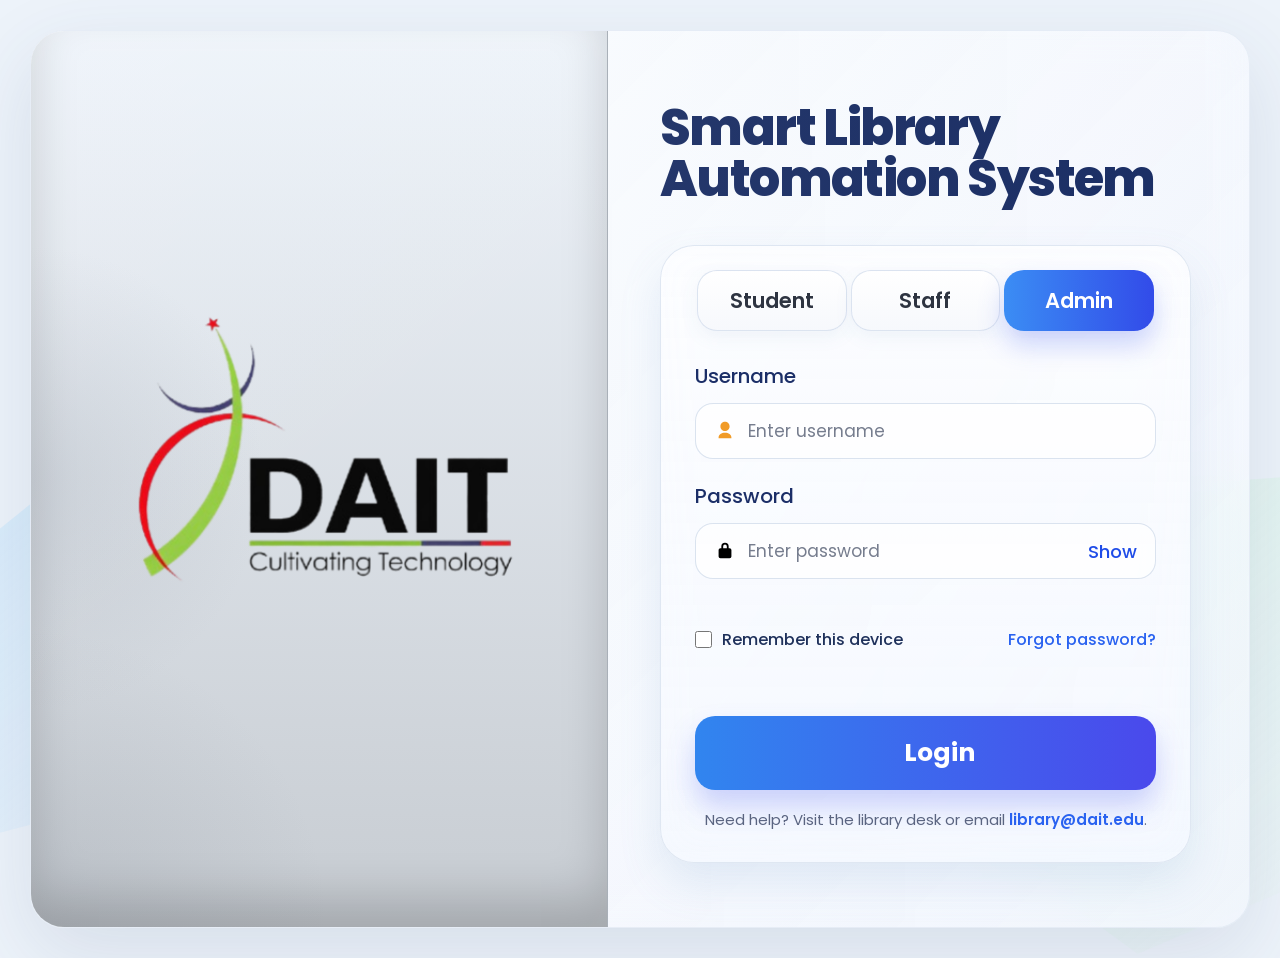
==== commit c1238e68: "change in chat bot" ====
--- a/lib m/index.html
+++ b/lib m/index.html
@@ -242,7 +242,12 @@
     });
 
     if (res.ok) {
-      return { ok: true };
+      const payload = await res.json().catch(() => null);
+      return {
+        ok: Boolean(payload?.success ?? true),
+        staff: payload || null,
+        message: payload?.message || ""
+      };
     }
 
     if (res.status === 401 || res.status === 403 || res.status === 400 || res.status === 500) {
@@ -317,6 +322,7 @@
   const role = normalizeRole(document.getElementById("role")?.value);
   const username = (document.getElementById("username")?.value || "").trim();
   const password = document.getElementById("password")?.value || "";
+  let staffResult = null;
 
   clearError();
 
@@ -346,6 +352,7 @@
         showError(result.message || "Invalid staff credentials");
         return;
       }
+      staffResult = result;
     } else {
       const valid = await validateBasicAuth(role, username, password);
       if (!valid) {
@@ -365,13 +372,22 @@
     }
 
     sessionStorage.setItem("lmsRole", role);
-    sessionStorage.setItem("lmsUsername", username);
+    const sessionUsername = role === "staff"
+      ? String(staffResult?.staff?.staffCode || username).trim()
+      : username;
+    sessionStorage.setItem("lmsUsername", sessionUsername);
     if (role === "student") {
       sessionStorage.removeItem("lmsAuthHeader");
       sessionStorage.setItem("lmsStudent", JSON.stringify({ rollNumber: username }));
+      sessionStorage.removeItem("lmsStaff");
     } else {
       sessionStorage.setItem("lmsAuthHeader", getAuthHeader(username, password));
       sessionStorage.removeItem("lmsStudent");
+      if (role === "staff") {
+        sessionStorage.setItem("lmsStaff", JSON.stringify(staffResult?.staff || {}));
+      } else {
+        sessionStorage.removeItem("lmsStaff");
+      }
     }
 
     const destinationByRole = {
--- a/lib m/styles.css
+++ b/lib m/styles.css
@@ -5,18 +5,20 @@
   font-family: "Poppins", sans-serif;
 }
 
+html,
+body {
+  min-height: 100%;
+}
+
 body {
   min-height: 100vh;
   display: flex;
   align-items: center;
   justify-content: center;
-  background:
-    radial-gradient(circle at 0% 50%, rgba(127, 202, 255, 0.46), transparent 28%),
-    radial-gradient(circle at 100% 86%, rgba(188, 245, 214, 0.46), transparent 24%),
-    radial-gradient(circle at 50% -10%, rgba(255, 255, 255, 0.92), rgba(239, 244, 251, 0.96) 48%, #edf3fa 100%);
+  background: #edf3fa;
   padding: 30px;
   position: relative;
-  overflow: hidden;
+  overflow: auto;
 }
 
 body::before,
@@ -52,7 +54,7 @@
   z-index: 1;
   width: 100%;
   max-width: 1468px;
-  min-height: 842px;
+  min-height: auto;
   background: linear-gradient(135deg, rgba(255, 255, 255, 0.72), rgba(245, 248, 255, 0.64));
   border-radius: 34px;
   overflow: hidden;
@@ -77,7 +79,7 @@
   align-items: center;
   justify-content: center;
   padding: 52px 40px;
-  background: linear-gradient(180deg, rgba(88, 92, 99, 0.96), rgba(62, 66, 73, 0.94));
+  background: #edf3fa;
   border-right: 1px solid rgba(103, 110, 121, 0.5);
   box-shadow:
     inset 0 18px 42px rgba(255, 255, 255, 0.06),
@@ -392,14 +394,18 @@
 }
 
 @media (max-width: 980px) {
+  body {
+    padding: 20px;
+  }
+
   .main-container {
     grid-template-columns: 1fr;
     min-height: auto;
   }
 
   .left-panel {
-    min-height: 280px;
-    padding: 28px;
+    min-height: 260px;
+    padding: 28px 22px;
     border-right: none;
     border-bottom: 1px solid rgba(229, 236, 246, 0.72);
   }
@@ -411,7 +417,11 @@
   }
 
   .right-panel {
-    padding: 36px 20px 28px;
+    padding: 34px 20px 28px;
+  }
+
+  .login-shell {
+    max-width: 100%;
   }
 
   .title {
@@ -427,6 +437,24 @@
 
   .main-container {
     border-radius: 24px;
+  }
+
+  .main-container {
+    border-radius: 24px;
+  }
+
+  .left-panel {
+    padding: 22px 18px;
+    min-height: 240px;
+  }
+
+  .right-panel {
+    padding: 24px 14px 22px;
+  }
+
+  .title {
+    font-size: 34px;
+    margin-bottom: 24px;
   }
 
   .login-card {
@@ -449,19 +477,48 @@
   }
 
   .input-box {
-    min-height: 58px;
-    padding: 0 16px;
+    min-height: 56px;
+    padding: 0 14px;
   }
 
   .input-box input,
   .toggle-password,
   .remember-wrap,
   .forgot-link {
-    font-size: 16px;
+    font-size: 15px;
   }
 
   .login-btn {
-    font-size: 22px;
-    padding: 16px;
-  }
-}
+    font-size: 20px;
+    padding: 15px;
+  }
+
+  .help-text {
+    font-size: 14px;
+  }
+}
+
+@media (max-width: 520px) {
+  .role-tabs {
+    grid-template-columns: 1fr;
+  }
+
+  .role-tab {
+    font-size: 15px;
+    padding: 12px 10px;
+  }
+
+  .extra-row {
+    flex-direction: column;
+    align-items: stretch;
+  }
+
+  .forgot-link {
+    text-align: right;
+    width: 100%;
+  }
+
+  .input-box {
+    gap: 10px;
+  }
+}
